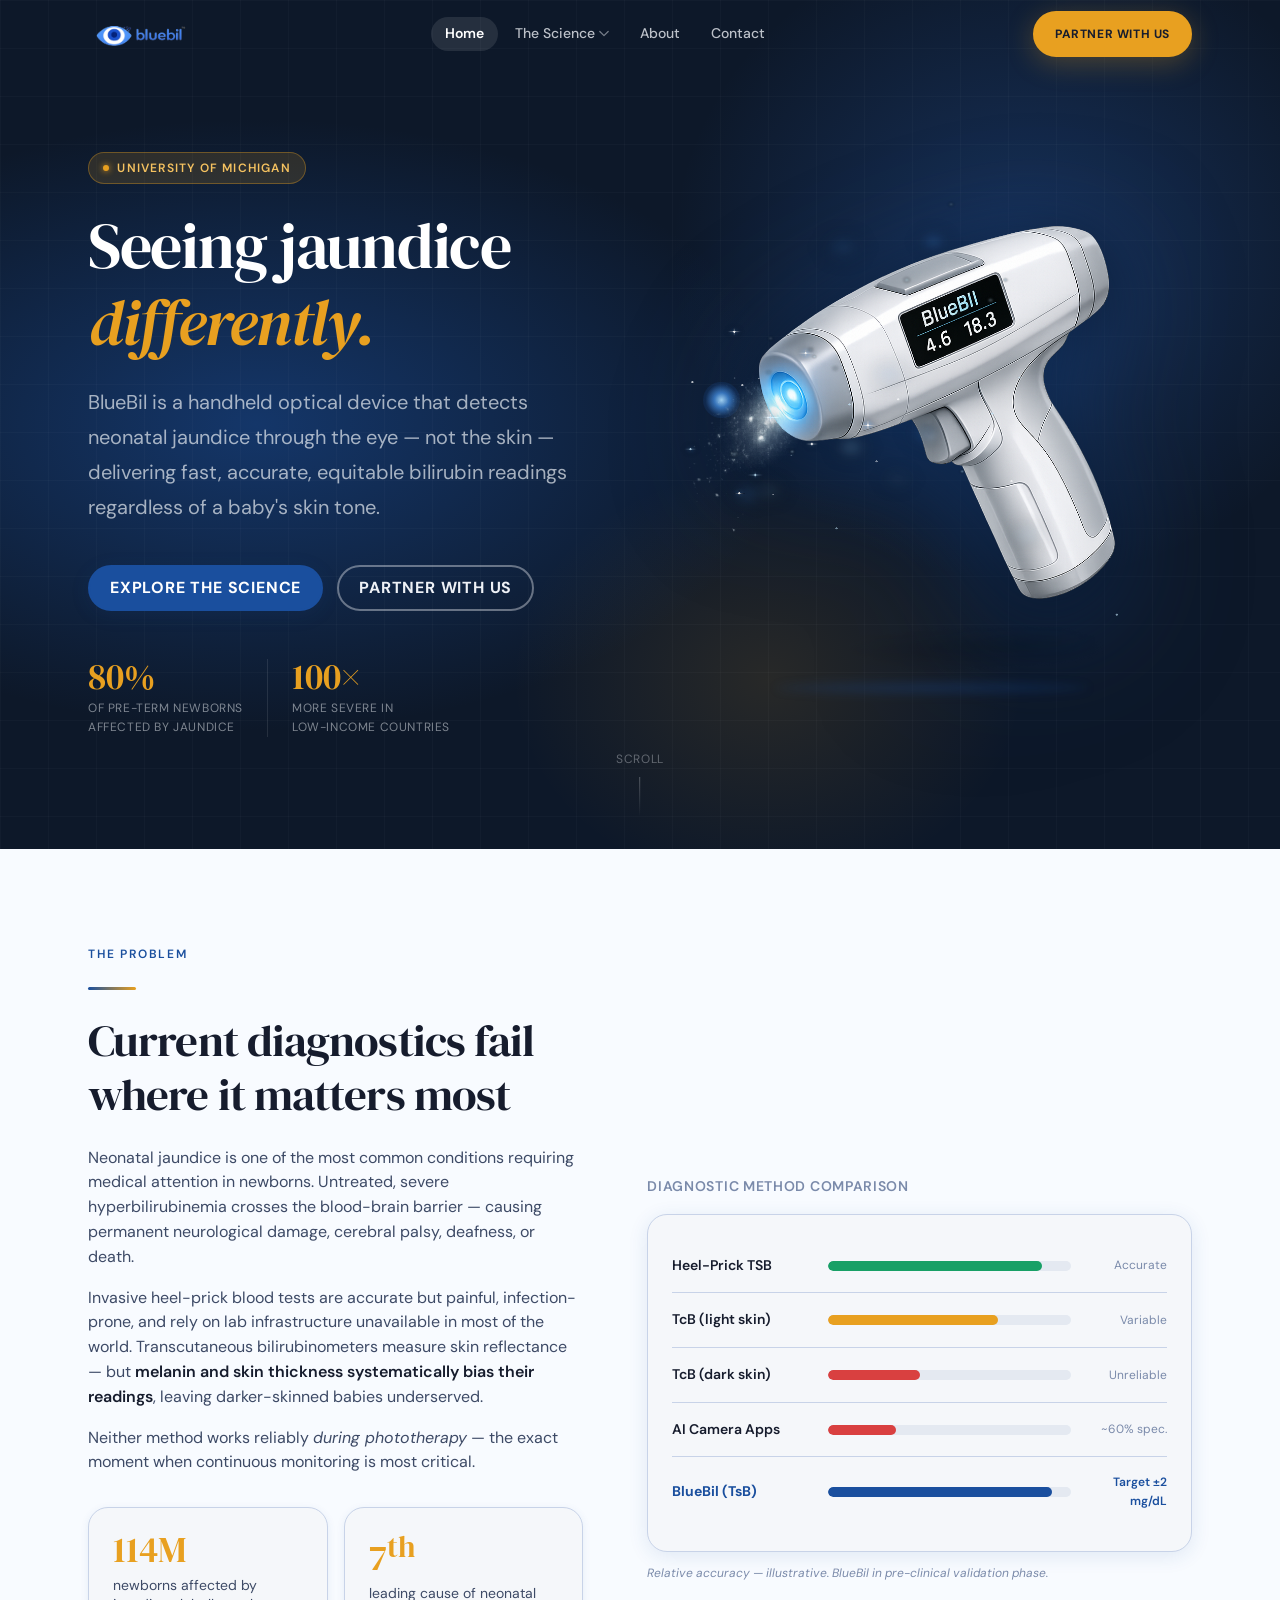
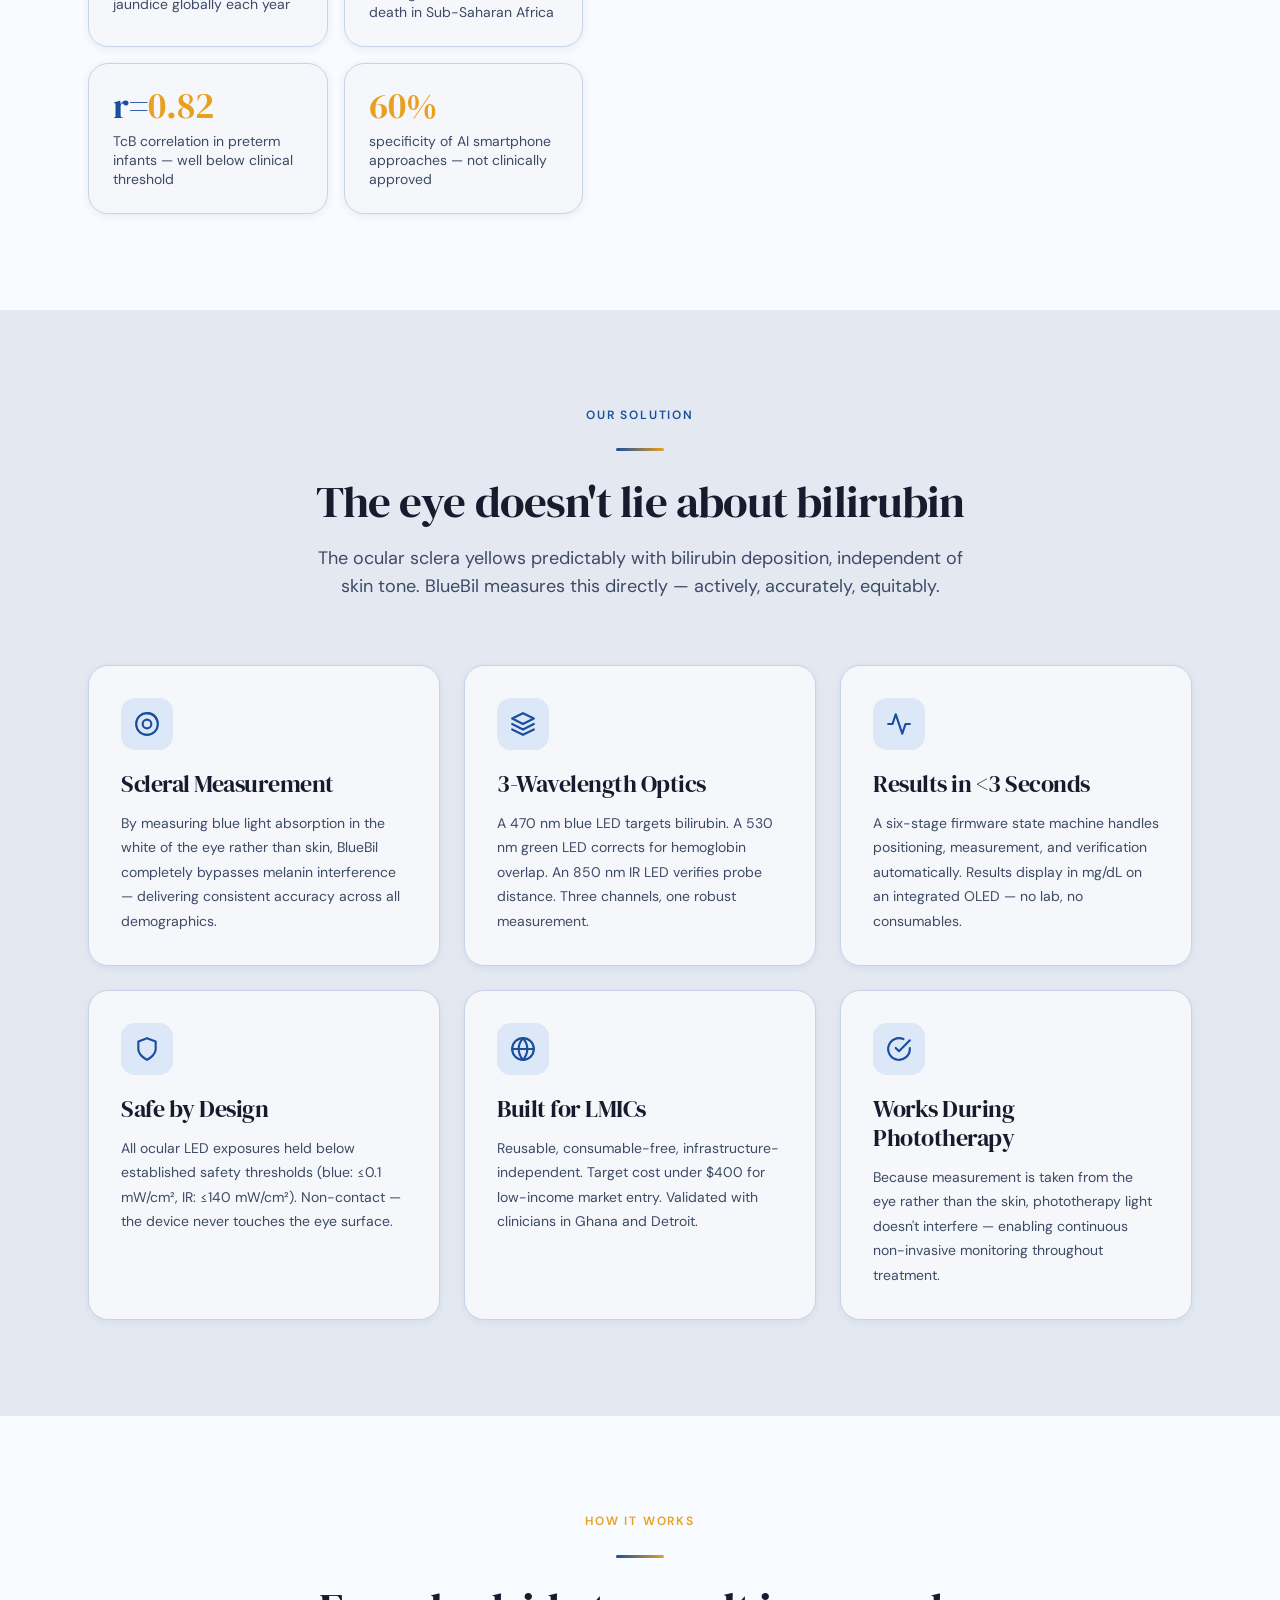
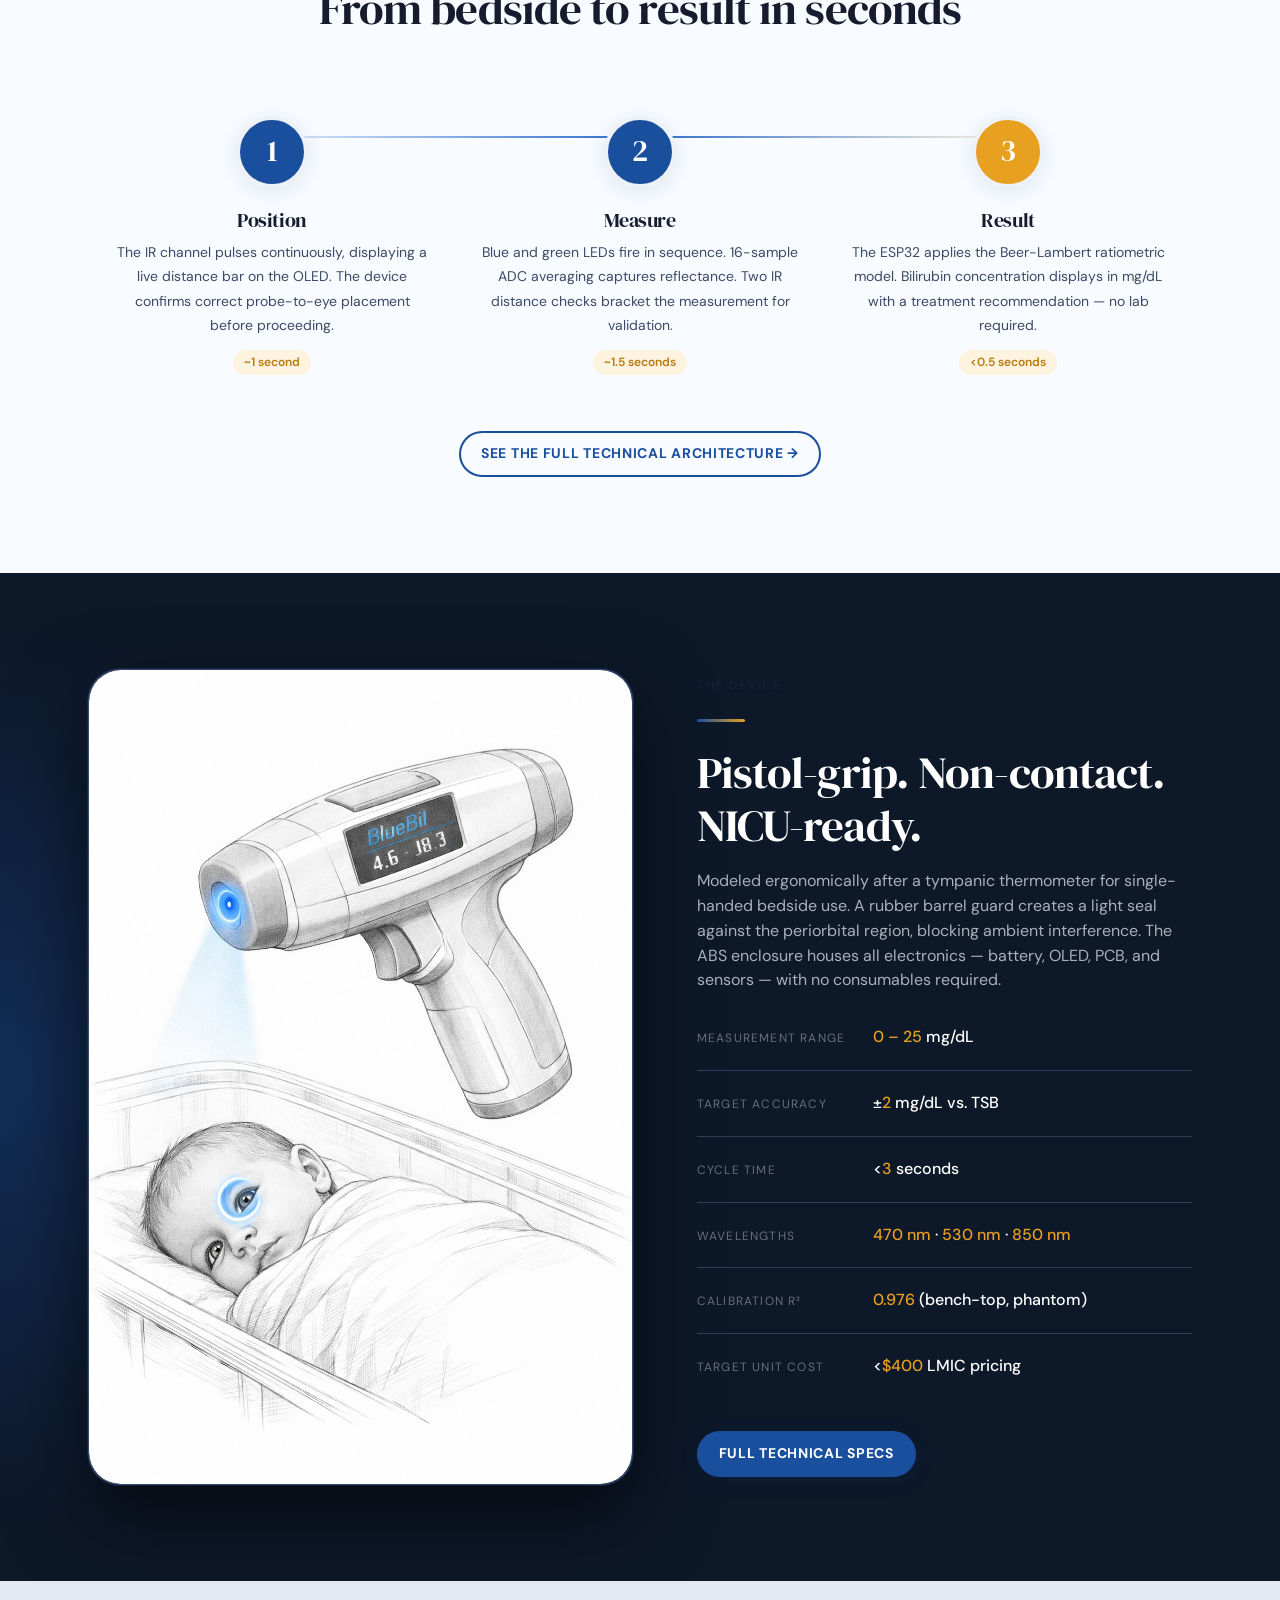
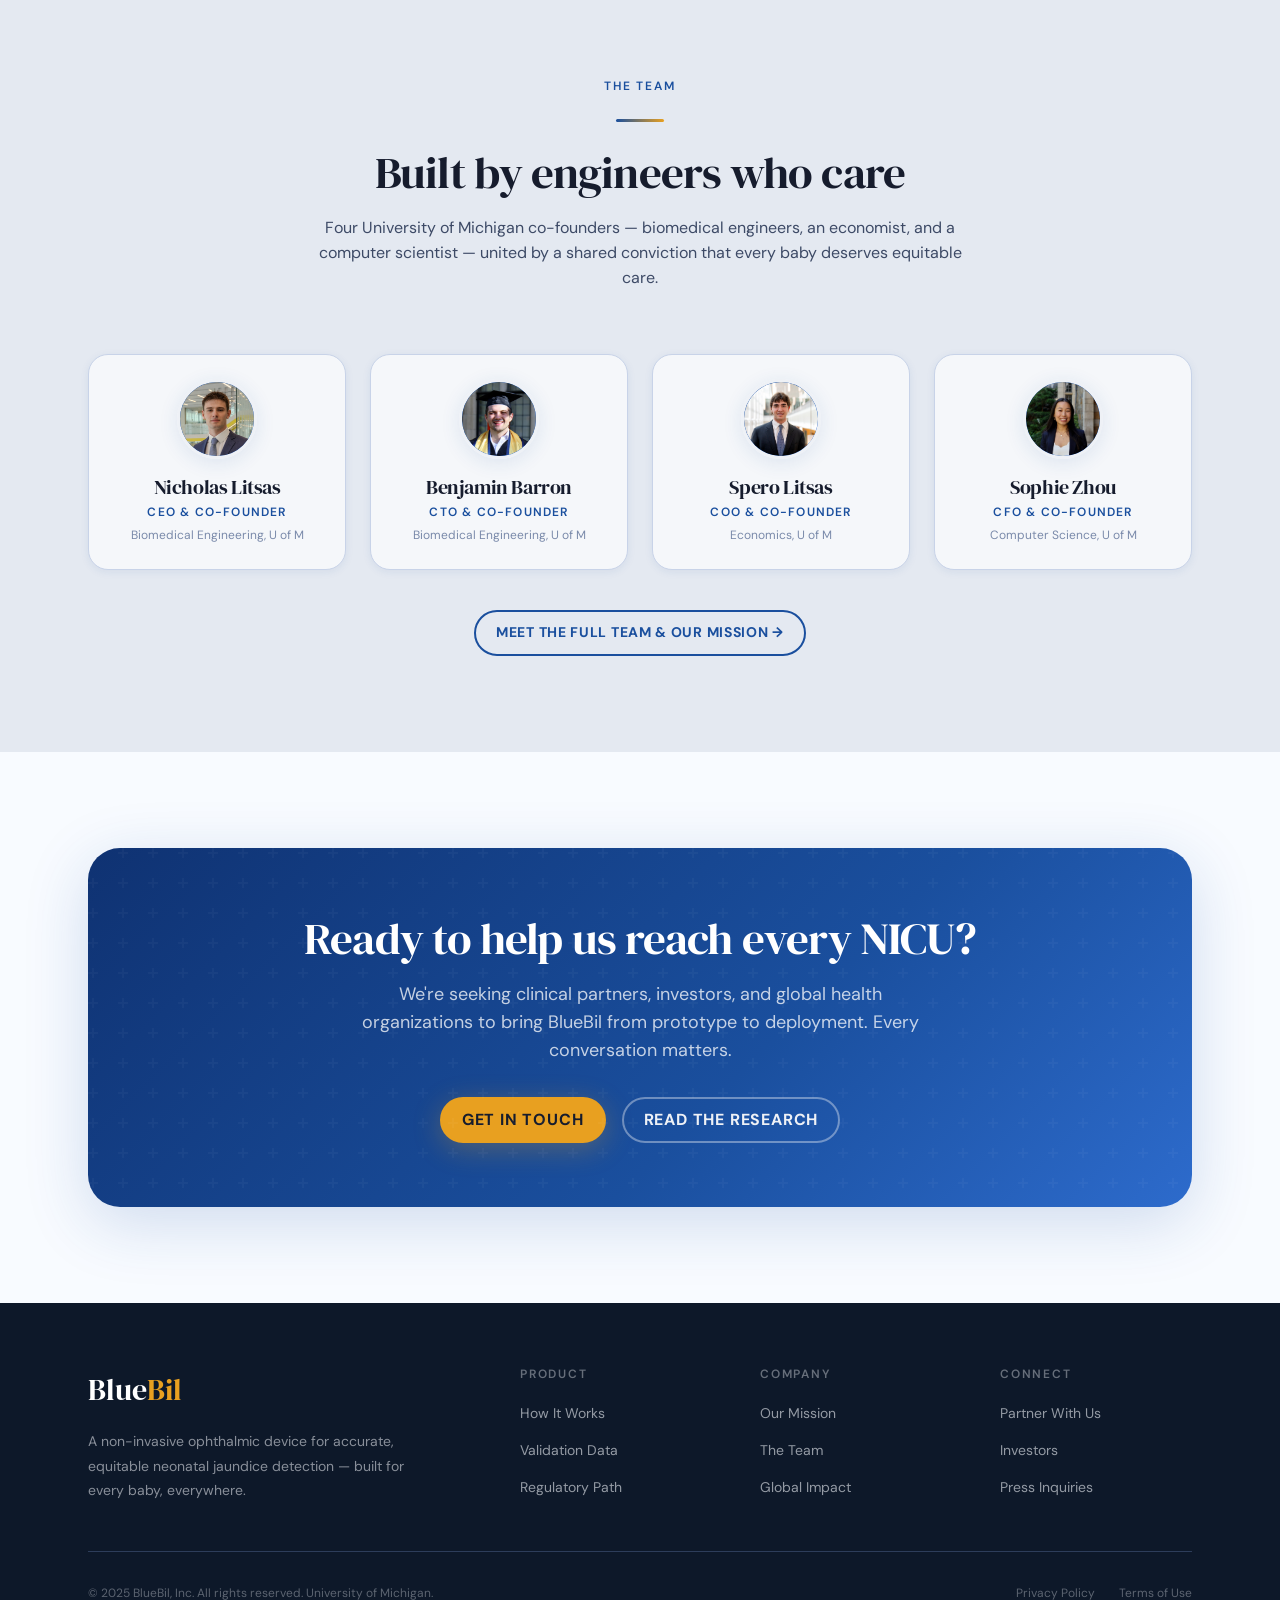
==== index.html @ 1db94c78 "website base built" ====
<!DOCTYPE html>
<html lang="en">
<head>
  <meta charset="UTF-8" />
  <meta name="viewport" content="width=device-width, initial-scale=1.0" />
  <meta name="description" content="BlueBil — A non-invasive ophthalmic device for equitable neonatal jaundice detection. Scleral bilirubin measurement that works across all skin tones." />
  <title>BlueBil — Seeing Jaundice Differently</title>
  <link rel="stylesheet" href="assets/css/tokens.css" />
  <link rel="stylesheet" href="assets/css/global.css" />
  <link rel="stylesheet" href="assets/css/nav-footer.css" />
  <link rel="stylesheet" href="assets/css/index.css" />
  <link rel="stylesheet" href="assets/css/device-hero.css" />
</head>
<body>

  <!-- Nav injected by components.js -->
  <div id="nav-mount"></div>

  <main>

    <!-- ═══════════════════════════════════════════════════════
         HERO
    ═══════════════════════════════════════════════════════ -->
    <section class="hero" aria-label="Hero">
      <div class="hero-inner">

        <div class="hero-content">
          <div class="hero-badge">University of Michigan</div>

          <h1 class="hero-headline">
            Seeing jaundice<br>
            <em>differently.</em>
          </h1>

          <p class="hero-sub">
            BlueBil is a handheld optical device that detects neonatal jaundice through the eye — not the skin — delivering fast, accurate, equitable bilirubin readings regardless of a baby's skin tone.
          </p>

          <div class="hero-actions">
            <a href="science.html" class="btn btn--primary btn--lg">Explore the Science</a>
            <a href="contact.html" class="btn btn--outline-light btn--lg">Partner With Us</a>
          </div>

          <div class="hero-stats">
            <div class="hero-stat">
              <div class="hero-stat__value"><span class="stat-counter" data-target="80" data-suffix="%">0%</span></div>
              <div class="hero-stat__label">of pre-term newborns<br>affected by jaundice</div>
            </div>
            <div class="hero-stat" style="border-left:1px solid rgba(255,255,255,0.1);padding-left:var(--space-6)">
              <div class="hero-stat__value"><span>100</span><span style="color:var(--color-accent)">×</span></div>
              <div class="hero-stat__label">more severe in<br>low-income countries</div>
            </div>
          </div>
        </div>

        <div class="hero-visual">
          <div class="device-hero-scene">

            <div id="device-hero-wrapper"
                 role="img"
                 aria-label="BlueBil handheld bilirubin detection device">

              <!-- Base device photo -->
              <img
                class="device-hero-img"
                src="assets/images/device/device-hero-render.png"
                alt="BlueBil pistol-grip handheld device with glowing blue optical probe"
                draggable="false"
              />

              <!-- Sparkle overlay — breathes in and out -->
              <div class="sparkle-overlay" aria-hidden="true"></div>

              <!-- Second sparkle layer, offset timing for organic feel -->
              <div class="sparkle-overlay sparkle-overlay--delayed" aria-hidden="true"></div>

              <!-- Blue LED probe glow -->
              <div class="probe-glow" aria-hidden="true"></div>

            </div>

            <!-- Ground shadow -->
            <div class="device-shadow" aria-hidden="true"></div>

          </div>
        </div>

      </div>
      <div class="hero-scroll-hint" aria-hidden="true">Scroll</div>
    </section>

    <!-- ═══════════════════════════════════════════════════════
         THE PROBLEM
    ═══════════════════════════════════════════════════════ -->
    <section class="section" id="problem" aria-labelledby="problem-heading">
      <div class="container">
        <div class="problem-grid">

          <div class="problem-text reveal">
            <p class="label label--primary">The Problem</p>
            <div class="divider"></div>
            <h2 id="problem-heading">Current diagnostics fail where it matters most</h2>

            <div style="margin-top:var(--space-6);">
              <p>Neonatal jaundice is one of the most common conditions requiring medical attention in newborns. Untreated, severe hyperbilirubinemia crosses the blood-brain barrier — causing permanent neurological damage, cerebral palsy, deafness, or death.</p>
              <p style="margin-top:var(--space-4)">Invasive heel-prick blood tests are accurate but painful, infection-prone, and rely on lab infrastructure unavailable in most of the world. Transcutaneous bilirubinometers measure skin reflectance — but <strong>melanin and skin thickness systematically bias their readings</strong>, leaving darker-skinned babies underserved.</p>
              <p style="margin-top:var(--space-4)">Neither method works reliably <em>during phototherapy</em> — the exact moment when continuous monitoring is most critical.</p>
            </div>

            <div class="problem-stats reveal reveal-delay-2">
              <div class="problem-stat-card">
                <div class="problem-stat-card__value"><span class="stat-counter" data-target="114" data-suffix="M">0M</span></div>
                <div class="problem-stat-card__label">newborns affected by jaundice globally each year</div>
              </div>
              <div class="problem-stat-card">
                <div class="problem-stat-card__value" style="color:var(--color-accent)">7<sup>th</sup></div>
                <div class="problem-stat-card__label">leading cause of neonatal death in Sub-Saharan Africa</div>
              </div>
              <div class="problem-stat-card">
                <div class="problem-stat-card__value">r=<span>0.82</span></div>
                <div class="problem-stat-card__label">TcB correlation in preterm infants — well below clinical threshold</div>
              </div>
              <div class="problem-stat-card">
                <div class="problem-stat-card__value" style="color:#d94040"><span class="stat-counter" data-target="60" data-suffix="%">0%</span></div>
                <div class="problem-stat-card__label">specificity of AI smartphone approaches — not clinically approved</div>
              </div>
            </div>
          </div>

          <div class="problem-visual reveal reveal-delay-1">
            <div class="comparison-title">Diagnostic Method Comparison</div>
            <div class="problem-comparison">

              <div class="comparison-row">
                <div class="comparison-method">Heel-Prick TSB</div>
                <div class="comparison-bar-wrap">
                  <div class="comparison-bar comparison-bar--good" style="--bar-width:88%"></div>
                </div>
                <div class="comparison-note">Accurate</div>
              </div>

              <div class="comparison-row">
                <div class="comparison-method">TcB (light skin)</div>
                <div class="comparison-bar-wrap">
                  <div class="comparison-bar comparison-bar--ok" style="--bar-width:70%"></div>
                </div>
                <div class="comparison-note">Variable</div>
              </div>

              <div class="comparison-row">
                <div class="comparison-method">TcB (dark skin)</div>
                <div class="comparison-bar-wrap">
                  <div class="comparison-bar comparison-bar--bad" style="--bar-width:38%"></div>
                </div>
                <div class="comparison-note">Unreliable</div>
              </div>

              <div class="comparison-row">
                <div class="comparison-method">AI Camera Apps</div>
                <div class="comparison-bar-wrap">
                  <div class="comparison-bar comparison-bar--bad" style="--bar-width:28%"></div>
                </div>
                <div class="comparison-note">~60% spec.</div>
              </div>

              <div class="comparison-row">
                <div class="comparison-method" style="color:var(--color-primary);font-weight:700">BlueBil (TsB)</div>
                <div class="comparison-bar-wrap">
                  <div class="comparison-bar comparison-bar--best" style="--bar-width:92%"></div>
                </div>
                <div class="comparison-note" style="color:var(--color-primary);font-weight:600">Target ±2 mg/dL</div>
              </div>

            </div>
            <p style="font-size:var(--text-xs);color:var(--color-ink-muted);margin-top:var(--space-3);font-style:italic">Relative accuracy — illustrative. BlueBil in pre-clinical validation phase.</p>
          </div>

        </div>
      </div>
    </section>

    <!-- ═══════════════════════════════════════════════════════
         THE SOLUTION
    ═══════════════════════════════════════════════════════ -->
    <section class="section section--alt" id="solution" aria-labelledby="solution-heading">
      <div class="container">
        <div class="section-header--center reveal">
          <p class="label label--primary">Our Solution</p>
          <div class="divider divider--center"></div>
          <h2 id="solution-heading">The eye doesn't lie about bilirubin</h2>
          <p style="margin-top:var(--space-4);font-size:var(--text-md)">The ocular sclera yellows predictably with bilirubin deposition, independent of skin tone. BlueBil measures this directly — actively, accurately, equitably.</p>
        </div>

        <div class="features-grid stagger-children">

          <div class="feature-card">
            <div class="feature-icon">
              <svg viewBox="0 0 24 24" fill="none" stroke="currentColor" stroke-width="2" stroke-linecap="round" stroke-linejoin="round">
                <circle cx="12" cy="12" r="10"/>
                <circle cx="12" cy="12" r="4"/>
                <path d="M21.17 8A10 10 0 0 0 12 2"/>
              </svg>
            </div>
            <h3>Scleral Measurement</h3>
            <p>By measuring blue light absorption in the white of the eye rather than skin, BlueBil completely bypasses melanin interference — delivering consistent accuracy across all demographics.</p>
          </div>

          <div class="feature-card">
            <div class="feature-icon">
              <svg viewBox="0 0 24 24" fill="none" stroke="currentColor" stroke-width="2" stroke-linecap="round" stroke-linejoin="round">
                <path d="M12 2L2 7l10 5 10-5-10-5z"/>
                <path d="M2 17l10 5 10-5M2 12l10 5 10-5"/>
              </svg>
            </div>
            <h3>3-Wavelength Optics</h3>
            <p>A 470 nm blue LED targets bilirubin. A 530 nm green LED corrects for hemoglobin overlap. An 850 nm IR LED verifies probe distance. Three channels, one robust measurement.</p>
          </div>

          <div class="feature-card">
            <div class="feature-icon">
              <svg viewBox="0 0 24 24" fill="none" stroke="currentColor" stroke-width="2" stroke-linecap="round" stroke-linejoin="round">
                <polyline points="22 12 18 12 15 21 9 3 6 12 2 12"/>
              </svg>
            </div>
            <h3>Results in &lt;3 Seconds</h3>
            <p>A six-stage firmware state machine handles positioning, measurement, and verification automatically. Results display in mg/dL on an integrated OLED — no lab, no consumables.</p>
          </div>

          <div class="feature-card">
            <div class="feature-icon">
              <svg viewBox="0 0 24 24" fill="none" stroke="currentColor" stroke-width="2" stroke-linecap="round" stroke-linejoin="round">
                <path d="M12 22s8-4 8-10V5l-8-3-8 3v7c0 6 8 10 8 10z"/>
              </svg>
            </div>
            <h3>Safe by Design</h3>
            <p>All ocular LED exposures held below established safety thresholds (blue: ≤0.1 mW/cm², IR: ≤140 mW/cm²). Non-contact — the device never touches the eye surface.</p>
          </div>

          <div class="feature-card">
            <div class="feature-icon">
              <svg viewBox="0 0 24 24" fill="none" stroke="currentColor" stroke-width="2" stroke-linecap="round" stroke-linejoin="round">
                <circle cx="12" cy="12" r="10"/>
                <line x1="2" y1="12" x2="22" y2="12"/>
                <path d="M12 2a15.3 15.3 0 0 1 4 10 15.3 15.3 0 0 1-4 10 15.3 15.3 0 0 1-4-10 15.3 15.3 0 0 1 4-10z"/>
              </svg>
            </div>
            <h3>Built for LMICs</h3>
            <p>Reusable, consumable-free, infrastructure-independent. Target cost under $400 for low-income market entry. Validated with clinicians in Ghana and Detroit.</p>
          </div>

          <div class="feature-card">
            <div class="feature-icon">
              <svg viewBox="0 0 24 24" fill="none" stroke="currentColor" stroke-width="2" stroke-linecap="round" stroke-linejoin="round">
                <path d="M22 11.08V12a10 10 0 1 1-5.93-9.14"/>
                <polyline points="22 4 12 14.01 9 11.01"/>
              </svg>
            </div>
            <h3>Works During Phototherapy</h3>
            <p>Because measurement is taken from the eye rather than the skin, phototherapy light doesn't interfere — enabling continuous non-invasive monitoring throughout treatment.</p>
          </div>

        </div>
      </div>
    </section>

    <!-- ═══════════════════════════════════════════════════════
         HOW IT WORKS
    ═══════════════════════════════════════════════════════ -->
    <section class="section" id="how-it-works" aria-labelledby="hiw-heading">
      <div class="container">
        <div class="section-header--center reveal">
          <p class="label label--accent">How It Works</p>
          <div class="divider divider--center"></div>
          <h2 id="hiw-heading">From bedside to result in seconds</h2>
        </div>

        <div class="steps-strip reveal reveal-delay-1">
          <div class="step">
            <div class="step__number">1</div>
            <div>
              <h3 class="step__title">Position</h3>
              <p class="step__desc">The IR channel pulses continuously, displaying a live distance bar on the OLED. The device confirms correct probe-to-eye placement before proceeding.</p>
              <span class="step__time">~1 second</span>
            </div>
          </div>

          <div class="step">
            <div class="step__number">2</div>
            <div>
              <h3 class="step__title">Measure</h3>
              <p class="step__desc">Blue and green LEDs fire in sequence. 16-sample ADC averaging captures reflectance. Two IR distance checks bracket the measurement for validation.</p>
              <span class="step__time">~1.5 seconds</span>
            </div>
          </div>

          <div class="step">
            <div class="step__number">3</div>
            <div>
              <h3 class="step__title">Result</h3>
              <p class="step__desc">The ESP32 applies the Beer-Lambert ratiometric model. Bilirubin concentration displays in mg/dL with a treatment recommendation — no lab required.</p>
              <span class="step__time">&lt;0.5 seconds</span>
            </div>
          </div>
        </div>

        <div style="text-align:center;margin-top:var(--space-10)" class="reveal reveal-delay-3">
          <a href="science.html" class="btn btn--outline">See the Full Technical Architecture →</a>
        </div>
      </div>
    </section>

    <!-- ═══════════════════════════════════════════════════════
         DEVICE SECTION
    ═══════════════════════════════════════════════════════ -->
    <section class="section device-section" id="device" aria-labelledby="device-heading">
      <div class="container">
        <div class="device-layout">

          <div class="device-img-wrap reveal">
            <div class="device-img-frame">
              <img src="assets/images/device/device-baby.jpeg" alt="BlueBil device being used near an infant's eye" style="width:100%;height:100%;object-fit:cover;border-radius:inherit">
            </div>
          </div>

          <div class="reveal reveal-delay-1">
            <p class="label" style="color:var(--color-ice)">The Device</p>
            <div class="divider"></div>
            <h2 style="color:#fff" id="device-heading">Pistol-grip. Non-contact. NICU-ready.</h2>
            <p style="margin-top:var(--space-4);color:rgba(238,241,246,0.7)">
              Modeled ergonomically after a tympanic thermometer for single-handed bedside use. A rubber barrel guard creates a light seal against the periorbital region, blocking ambient interference. The ABS enclosure houses all electronics — battery, OLED, PCB, and sensors — with no consumables required.
            </p>

            <div class="device-specs">
              <div class="spec-row">
                <div class="spec-label">Measurement Range</div>
                <div class="spec-value"><span>0 – 25</span> mg/dL</div>
              </div>
              <div class="spec-row">
                <div class="spec-label">Target Accuracy</div>
                <div class="spec-value">±<span>2</span> mg/dL vs. TSB</div>
              </div>
              <div class="spec-row">
                <div class="spec-label">Cycle Time</div>
                <div class="spec-value">&lt;<span>3</span> seconds</div>
              </div>
              <div class="spec-row">
                <div class="spec-label">Wavelengths</div>
                <div class="spec-value"><span>470 nm</span> · <span>530 nm</span> · <span>850 nm</span></div>
              </div>
              <div class="spec-row">
                <div class="spec-label">Calibration R²</div>
                <div class="spec-value"><span>0.976</span> (bench-top, phantom)</div>
              </div>
              <div class="spec-row">
                <div class="spec-label">Target Unit Cost</div>
                <div class="spec-value">&lt;<span>$400</span> LMIC pricing</div>
              </div>
            </div>

            <div style="margin-top:var(--space-8)">
              <a href="science.html" class="btn btn--primary">Full Technical Specs</a>
            </div>
          </div>

        </div>
      </div>
    </section>

    <!-- ═══════════════════════════════════════════════════════
         TEAM
    ═══════════════════════════════════════════════════════ -->
    <section class="section section--alt" id="team" aria-labelledby="team-heading">
      <div class="container">
        <div class="section-header--center reveal">
          <p class="label label--primary">The Team</p>
          <div class="divider divider--center"></div>
          <h2 id="team-heading">Built by engineers who care</h2>
          <p style="margin-top:var(--space-4)">Four University of Michigan co-founders — biomedical engineers, an economist, and a computer scientist — united by a shared conviction that every baby deserves equitable care.</p>
        </div>

        <div class="team-grid stagger-children">

          <div class="team-card">
            <div class="team-avatar"><img src="assets/images/headshots/nick.png" alt="Nick Litsas"></div>
            <h3>Nicholas Litsas</h3>
            <div class="team-role">CEO &amp; Co-Founder</div>
            <div class="team-dept">Biomedical Engineering, U of M</div>
          </div>

          <div class="team-card">
            <div class="team-avatar"><img src="assets/images/headshots/ben.png" alt="Ben Barron"></div>
            <h3>Benjamin Barron</h3>
            <div class="team-role">CTO &amp; Co-Founder</div>
            <div class="team-dept">Biomedical Engineering, U of M</div>
          </div>

          <div class="team-card">
            <div class="team-avatar"><img src="assets/images/headshots/spero.png" alt="Spero Litsas"></div>
            <h3>Spero Litsas</h3>
            <div class="team-role">COO &amp; Co-Founder</div>
            <div class="team-dept">Economics, U of M</div>
          </div>

          <div class="team-card">
            <div class="team-avatar"><img src="assets/images/headshots/sophie.png" alt="Sophie Zhou"></div>
            <h3>Sophie Zhou</h3>
            <div class="team-role">CFO &amp; Co-Founder</div>
            <div class="team-dept">Computer Science, U of M</div>
          </div>

        </div>

        <div style="text-align:center;margin-top:var(--space-10)" class="reveal">
          <a href="about.html" class="btn btn--outline">Meet the Full Team &amp; Our Mission →</a>
        </div>
      </div>
    </section>

    <!-- ═══════════════════════════════════════════════════════
         CTA BANNER
    ═══════════════════════════════════════════════════════ -->
    <section class="section" aria-label="Call to action">
      <div class="container">
        <div class="cta-banner reveal">
          <h2>Ready to help us reach every NICU?</h2>
          <p>We're seeking clinical partners, investors, and global health organizations to bring BlueBil from prototype to deployment. Every conversation matters.</p>
          <div class="cta-actions">
            <a href="contact.html" class="btn btn--accent btn--lg">Get In Touch</a>
            <a href="science.html" class="btn btn--outline-light btn--lg">Read the Research</a>
          </div>
        </div>
      </div>
    </section>

  </main>

  <!-- Footer injected by components.js -->
  <div id="footer-mount"></div>

  <script src="assets/js/components.js"></script>
  <script src="assets/js/nav.js"></script>
  <script src="assets/js/animate.js"></script>
  <script>
    // Animate comparison bars when visible
    const bars = document.querySelectorAll('.comparison-bar');
    const barObs = new IntersectionObserver(entries => {
      entries.forEach(e => {
        if (e.isIntersecting) {
          setTimeout(() => e.target.classList.add('animated'), 200);
          barObs.unobserve(e.target);
        }
      });
    }, { threshold: 0.4 });
    bars.forEach(b => barObs.observe(b));
  </script>
  <script src="assets/js/device-hero.js"></script>
</body>
</html>
---- assets/css/tokens.css ----
/* ============================================================
   BlueBil Design Tokens — Single Source of Truth
   All colors, typography, spacing, and shadows live here.
   Import this file first in every stylesheet.
   ============================================================ */

@import url('https://fonts.googleapis.com/css2?family=DM+Serif+Display:ital@0;1&family=DM+Sans:ital,opsz,wght@0,9..40,300;0,9..40,400;0,9..40,500;0,9..40,600;0,9..40,700;1,9..40,300;1,9..40,400&display=swap');

:root {

  /* ── COLORS ────────────────────────────────────────────── */

  /* Backgrounds (replace pure white) */
  --color-bg:           #eef1f6;   /* site background — pale cool grey */
  --color-bg-alt:       #e4e9f1;   /* slightly darker section alternative */
  --color-surface:      #f5f7fa;   /* card / panel surface */
  --color-surface-dark: #1c2233;   /* dark card / code block surface */

  /* Foregrounds (replace pure black) */
  --color-ink:          #161c2d;   /* primary text — near-black navy */
  --color-ink-mid:      #3d4a66;   /* secondary / subdued text */
  --color-ink-muted:    #7a8aaa;   /* placeholder, captions */
  --color-ink-inverse:  #eef1f6;   /* text on dark backgrounds */

  /* Primary blue family */
  --color-primary:      #1a4f9e;   /* main brand blue — deep navy */
  --color-primary-light:#2d6bcc;   /* hover / interactive lighter state */
  --color-primary-dark: #0f3272;   /* pressed / active state */
  --color-primary-tint: #dce8f8;   /* very light blue for backgrounds */

  /* Accent — amber gold (evokes bilirubin yellow, pops on blues) */
  --color-accent:       #e8a020;   /* primary accent */
  --color-accent-light: #f5c260;   /* lighter accent hover */
  --color-accent-dark:  #b87a10;   /* darker accent pressed */
  --color-accent-tint:  #fdf3de;   /* very light amber for backgrounds */

  /* Dark navy background (for hero and dark sections) */
  --color-dark:         #0d1829;   /* deepest dark — hero, footer */
  --color-dark-mid:     #1c2a42;   /* mid dark */
  --color-dark-surface: #243354;   /* card surface on dark bg */

  /* Semantic / utility */
  --color-border:       #c8d3e8;   /* default border */
  --color-border-dark:  #2d3d5a;   /* border on dark backgrounds */
  --color-success:      #18a066;
  --color-warning:      #e8a020;   /* reuses accent intentionally */
  --color-error:        #d94040;

  /* ── TYPOGRAPHY ────────────────────────────────────────── */

  --font-display: 'DM Serif Display', Georgia, serif;
  --font-body:    'DM Sans', system-ui, sans-serif;

  /* Scale (modular, 1.25 ratio) */
  --text-xs:    0.75rem;    /* 12px */
  --text-sm:    0.875rem;   /* 14px */
  --text-base:  1rem;       /* 16px */
  --text-md:    1.125rem;   /* 18px */
  --text-lg:    1.25rem;    /* 20px */
  --text-xl:    1.5rem;     /* 24px */
  --text-2xl:   1.875rem;   /* 30px */
  --text-3xl:   2.25rem;    /* 36px */
  --text-4xl:   3rem;       /* 48px */
  --text-5xl:   3.75rem;    /* 60px */
  --text-6xl:   4.5rem;     /* 72px */

  /* Weights */
  --weight-light:   300;
  --weight-regular: 400;
  --weight-medium:  500;
  --weight-semi:    600;
  --weight-bold:    700;

  /* Leading */
  --leading-tight:  1.2;
  --leading-snug:   1.35;
  --leading-normal: 1.55;
  --leading-loose:  1.75;

  /* Tracking */
  --tracking-tight:  -0.02em;
  --tracking-normal:  0;
  --tracking-wide:    0.05em;
  --tracking-wider:   0.1em;
  --tracking-widest:  0.15em;

  /* ── SPACING ───────────────────────────────────────────── */

  --space-1:   0.25rem;   /*  4px */
  --space-2:   0.5rem;    /*  8px */
  --space-3:   0.75rem;   /* 12px */
  --space-4:   1rem;      /* 16px */
  --space-5:   1.25rem;   /* 20px */
  --space-6:   1.5rem;    /* 24px */
  --space-8:   2rem;      /* 32px */
  --space-10:  2.5rem;    /* 40px */
  --space-12:  3rem;      /* 48px */
  --space-16:  4rem;      /* 64px */
  --space-20:  5rem;      /* 80px */
  --space-24:  6rem;      /* 96px */
  --space-32:  8rem;      /* 128px */

  /* ── LAYOUT ────────────────────────────────────────────── */

  --container-sm:  640px;
  --container-md:  768px;
  --container-lg:  1024px;
  --container-xl:  1200px;
  --container-2xl: 1400px;

  --page-padding-x: clamp(1.25rem, 5vw, 3rem);

  /* ── BORDERS & RADIUS ──────────────────────────────────── */

  --radius-sm:   4px;
  --radius-md:   8px;
  --radius-lg:   14px;
  --radius-xl:   20px;
  --radius-2xl:  32px;
  --radius-full: 9999px;

  --border-width: 1px;

  /* ── SHADOWS ───────────────────────────────────────────── */

  --shadow-xs:  0 1px 3px rgba(26,79,158,0.06);
  --shadow-sm:  0 2px 8px rgba(26,79,158,0.08);
  --shadow-md:  0 4px 20px rgba(26,79,158,0.11);
  --shadow-lg:  0 8px 40px rgba(26,79,158,0.14);
  --shadow-xl:  0 16px 64px rgba(26,79,158,0.18);
  --shadow-accent: 0 6px 28px rgba(232,160,32,0.28);

  /* ── TRANSITIONS ───────────────────────────────────────── */

  --ease-out:   cubic-bezier(0.0, 0.0, 0.2, 1);
  --ease-in:    cubic-bezier(0.4, 0.0, 1, 1);
  --ease-inout: cubic-bezier(0.4, 0.0, 0.2, 1);
  --ease-spring: cubic-bezier(0.34, 1.56, 0.64, 1);

  --duration-fast:   150ms;
  --duration-base:   250ms;
  --duration-slow:   400ms;
  --duration-slower: 650ms;

  /* ── Z-INDEX ───────────────────────────────────────────── */

  --z-below:   -1;
  --z-base:     0;
  --z-raised:   10;
  --z-dropdown: 100;
  --z-sticky:   200;
  --z-overlay:  300;
  --z-modal:    400;
  --z-toast:    500;
}

  /* ── ICY BLUE (added) ──────────────────────────────────────── */
  /* A crisp, luminous blue — used for highlights, glows, accents on dark bg */
  --color-ice:          #a8d8f8;   /* main icy blue */
  --color-ice-bright:   #c8eaff;   /* brighter / near-white ice */
  --color-ice-deep:     #6ab4e8;   /* deeper ice for borders / text */
  --color-ice-tint:     #e8f4fd;   /* very light ice for light-bg sections */
  --color-ice-glow:     rgba(168, 216, 248, 0.18);  /* glass glow effect */
---- assets/css/global.css ----
/* ============================================================
   BlueBil Global Styles — base reset, typography, shared utils
   ============================================================ */

@import './tokens.css';

/* ── RESET ─────────────────────────────────────────────────── */

*, *::before, *::after {
  box-sizing: border-box;
  margin: 0;
  padding: 0;
}

html {
  scroll-behavior: smooth;
  font-size: 16px;
  -webkit-text-size-adjust: 100%;
}

body {
  font-family: var(--font-body);
  font-size: var(--text-base);
  font-weight: var(--weight-regular);
  line-height: var(--leading-normal);
  color: var(--color-ink);
  background-color: var(--color-bg);
  -webkit-font-smoothing: antialiased;
  -moz-osx-font-smoothing: grayscale;
}

img, video, svg {
  display: block;
  max-width: 100%;
}

a {
  color: inherit;
  text-decoration: none;
}

ul, ol {
  list-style: none;
}

button {
  cursor: pointer;
  border: none;
  background: none;
  font: inherit;
}

input, textarea, select {
  font: inherit;
}

/* ── TYPOGRAPHY ────────────────────────────────────────────── */

h1, h2, h3, h4, h5, h6 {
  font-family: var(--font-display);
  font-weight: var(--weight-regular);
  line-height: var(--leading-tight);
  letter-spacing: var(--tracking-tight);
  color: var(--color-ink);
}

h1 { font-size: clamp(var(--text-3xl), 5vw, var(--text-5xl)); }
h2 { font-size: clamp(var(--text-2xl), 3.5vw, var(--text-4xl)); }
h3 { font-size: clamp(var(--text-xl),  2.5vw, var(--text-3xl)); }
h4 { font-size: var(--text-xl); }
h5 { font-size: var(--text-lg); }
h6 { font-size: var(--text-md); }

p {
  line-height: var(--leading-normal);
  color: var(--color-ink-mid);
}

strong { font-weight: var(--weight-semi); color: var(--color-ink); }
em { font-style: italic; }

.label {
  font-family: var(--font-body);
  font-size: var(--text-xs);
  font-weight: var(--weight-semi);
  letter-spacing: var(--tracking-widest);
  text-transform: uppercase;
  color: var(--color-ink-muted);
}

.label--accent {
  color: var(--color-accent);
}

.label--primary {
  color: var(--color-primary);
}

/* ── LAYOUT UTILITIES ──────────────────────────────────────── */

.container {
  width: 100%;
  max-width: var(--container-xl);
  margin-inline: auto;
  padding-inline: var(--page-padding-x);
}

.container--sm  { max-width: var(--container-sm);  }
.container--md  { max-width: var(--container-md);  }
.container--lg  { max-width: var(--container-lg);  }
.container--2xl { max-width: var(--container-2xl); }

.section {
  padding-block: clamp(var(--space-12), 8vw, var(--space-24));
}

.section--alt {
  background-color: var(--color-bg-alt);
}

.section--dark {
  background-color: var(--color-dark);
  color: var(--color-ink-inverse);
}

.section--dark h1,
.section--dark h2,
.section--dark h3,
.section--dark h4 {
  color: var(--color-ink-inverse);
}

.section--dark p {
  color: rgba(238, 241, 246, 0.72);
}

.section-header {
  margin-bottom: clamp(var(--space-10), 6vw, var(--space-16));
}

.section-header--center {
  text-align: center;
  max-width: 680px;
  margin-inline: auto;
  margin-bottom: clamp(var(--space-10), 6vw, var(--space-16));
}

/* ── BUTTON COMPONENTS ─────────────────────────────────────── */

.btn {
  display: inline-flex;
  align-items: center;
  gap: var(--space-2);
  padding: 0.75rem 1.75rem;
  border-radius: var(--radius-full);
  font-family: var(--font-body);
  font-size: var(--text-sm);
  font-weight: var(--weight-semi);
  letter-spacing: var(--tracking-wide);
  text-transform: uppercase;
  transition: all var(--duration-base) var(--ease-out);
  white-space: nowrap;
  cursor: pointer;
  border: 2px solid transparent;
}

.btn--primary {
  background-color: var(--color-primary);
  color: #fff;
  border-color: var(--color-primary);
  box-shadow: var(--shadow-md);
}
.btn--primary:hover {
  background-color: var(--color-primary-dark);
  border-color: var(--color-primary-dark);
  box-shadow: var(--shadow-lg);
  transform: translateY(-1px);
}

.btn--accent {
  background-color: var(--color-accent);
  color: var(--color-ink);
  border-color: var(--color-accent);
  box-shadow: var(--shadow-accent);
}
.btn--accent:hover {
  background-color: var(--color-accent-light);
  border-color: var(--color-accent-light);
  transform: translateY(-1px);
}

.btn--outline {
  background-color: transparent;
  color: var(--color-primary);
  border-color: var(--color-primary);
}
.btn--outline:hover {
  background-color: var(--color-primary-tint);
}

.btn--outline-light {
  background-color: transparent;
  color: var(--color-ink-inverse);
  border-color: rgba(238, 241, 246, 0.4);
}
.btn--outline-light:hover {
  background-color: rgba(238, 241, 246, 0.1);
  border-color: rgba(238, 241, 246, 0.7);
}

.btn--sm {
  padding: 0.5rem 1.2rem;
  font-size: var(--text-xs);
}

.btn--lg {
  padding: 1rem 2.25rem;
  font-size: var(--text-base);
}

/* ── CARD COMPONENT ────────────────────────────────────────── */

.card {
  background-color: var(--color-surface);
  border: var(--border-width) solid var(--color-border);
  border-radius: var(--radius-xl);
  box-shadow: var(--shadow-sm);
  padding: var(--space-8);
  transition: box-shadow var(--duration-base) var(--ease-out),
              transform var(--duration-base) var(--ease-out);
}

.card:hover {
  box-shadow: var(--shadow-lg);
  transform: translateY(-3px);
}

.card--dark {
  background-color: var(--color-dark-surface);
  border-color: var(--color-border-dark);
}

/* ── BADGE COMPONENT ───────────────────────────────────────── */

.badge {
  display: inline-block;
  padding: 0.3rem 0.8rem;
  border-radius: var(--radius-full);
  font-size: var(--text-xs);
  font-weight: var(--weight-semi);
  letter-spacing: var(--tracking-wide);
  text-transform: uppercase;
}

.badge--primary {
  background-color: var(--color-primary-tint);
  color: var(--color-primary);
}

.badge--accent {
  background-color: var(--color-accent-tint);
  color: var(--color-accent-dark);
}

/* ── DIVIDER ───────────────────────────────────────────────── */

.divider {
  width: 48px;
  height: 3px;
  background: linear-gradient(90deg, var(--color-primary), var(--color-accent));
  border-radius: var(--radius-full);
  margin-block: var(--space-6);
}

.divider--center { margin-inline: auto; }

/* ── SCROLL ANIMATIONS ─────────────────────────────────────── */

.reveal {
  opacity: 0;
  transform: translateY(28px);
  transition: opacity var(--duration-slower) var(--ease-out),
              transform var(--duration-slower) var(--ease-out);
}

.reveal.is-visible {
  opacity: 1;
  transform: translateY(0);
}

.reveal-delay-1 { transition-delay: 100ms; }
.reveal-delay-2 { transition-delay: 200ms; }
.reveal-delay-3 { transition-delay: 320ms; }
.reveal-delay-4 { transition-delay: 440ms; }

/* ── IMAGE PLACEHOLDER ─────────────────────────────────────── */

.img-placeholder {
  background: linear-gradient(135deg, var(--color-primary-tint) 0%, var(--color-bg-alt) 100%);
  border-radius: var(--radius-lg);
  display: flex;
  align-items: center;
  justify-content: center;
  color: var(--color-ink-muted);
  font-size: var(--text-sm);
  font-style: italic;
  border: 2px dashed var(--color-border);
  min-height: 280px;
}

/* ── GRID UTILITIES ────────────────────────────────────────── */

.grid-2 {
  display: grid;
  grid-template-columns: repeat(auto-fit, minmax(min(100%, 480px), 1fr));
  gap: var(--space-8);
}

.grid-3 {
  display: grid;
  grid-template-columns: repeat(auto-fit, minmax(min(100%, 300px), 1fr));
  gap: var(--space-6);
}

.grid-4 {
  display: grid;
  grid-template-columns: repeat(auto-fit, minmax(min(100%, 240px), 1fr));
  gap: var(--space-6);
}

/* ── MISC ──────────────────────────────────────────────────── */

.text-center { text-align: center; }
.text-left   { text-align: left; }

.mt-2  { margin-top: var(--space-2);  }
.mt-4  { margin-top: var(--space-4);  }
.mt-6  { margin-top: var(--space-6);  }
.mt-8  { margin-top: var(--space-8);  }
.mt-12 { margin-top: var(--space-12); }

.mb-2  { margin-bottom: var(--space-2);  }
.mb-4  { margin-bottom: var(--space-4);  }
.mb-6  { margin-bottom: var(--space-6);  }
.mb-8  { margin-bottom: var(--space-8);  }
.mb-12 { margin-bottom: var(--space-12); }

.visually-hidden {
  position: absolute;
  width: 1px; height: 1px;
  padding: 0; margin: -1px;
  overflow: hidden;
  clip: rect(0,0,0,0);
  white-space: nowrap;
  border: 0;
}
---- assets/css/nav-footer.css ----
/* ============================================================
   BlueBil Nav & Footer Styles
   ============================================================ */

@import './tokens.css';

/* ── NAV ───────────────────────────────────────────────────── */

.site-nav {
  position: fixed;
  top: 0;
  left: 0;
  right: 0;
  z-index: var(--z-sticky);
  height: 68px;
  display: flex;
  align-items: center;
  transition: background-color var(--duration-base) var(--ease-out),
              box-shadow var(--duration-base) var(--ease-out),
              backdrop-filter var(--duration-base) var(--ease-out);
}

/* Transparent when at top of page */
.site-nav.nav-top {
  background-color: transparent;
}

/* Frosted glass when scrolled */
.site-nav.nav-scrolled {
  background-color: rgba(13, 24, 41, 0.82);
  backdrop-filter: blur(14px) saturate(1.4);
  -webkit-backdrop-filter: blur(14px) saturate(1.4);
  box-shadow: 0 1px 0 rgba(255,255,255,0.06), var(--shadow-lg);
}

/* On light-bg pages, scrolled nav gets light treatment */
.site-nav.nav-light.nav-scrolled {
  background-color: rgba(238, 241, 246, 0.90);
  backdrop-filter: blur(14px) saturate(1.4);
  -webkit-backdrop-filter: blur(14px) saturate(1.4);
  box-shadow: 0 1px 0 var(--color-border), var(--shadow-sm);
}

.nav-inner {
  width: 100%;
  max-width: var(--container-xl);
  margin-inline: auto;
  padding-inline: var(--page-padding-x);
  display: flex;
  align-items: center;
  justify-content: space-between;
  gap: var(--space-8);
}

/* Logo */
.nav-logo {
  display: flex;
  align-items: center;
  gap: var(--space-3);
  text-decoration: none;
  flex-shrink: 0;
}

.nav-logo__icon {
  width: 36px;
  height: 36px;
  flex-shrink: 0;
}

.nav-logo__wordmark {
  font-family: var(--font-display);
  font-size: var(--text-xl);
  font-weight: var(--weight-regular);
  letter-spacing: var(--tracking-tight);
  color: #fff;
  transition: color var(--duration-base) var(--ease-out);
}

.nav-light.nav-scrolled .nav-logo__wordmark {
  color: var(--color-ink);
}

.nav-logo__wordmark span {
  color: var(--color-accent);
}

/* Links */
.nav-links {
  display: flex;
  align-items: center;
  gap: var(--space-1);
}

.nav-link {
  display: flex;
  align-items: center;
  padding: 0.4rem 0.85rem;
  border-radius: var(--radius-full);
  font-size: var(--text-sm);
  font-weight: var(--weight-medium);
  color: rgba(238, 241, 246, 0.78);
  letter-spacing: var(--tracking-normal);
  transition: color var(--duration-fast) var(--ease-out),
              background-color var(--duration-fast) var(--ease-out),
              font-weight var(--duration-fast) var(--ease-out);
  position: relative;
}

.nav-link:hover {
  color: #fff;
  background-color: rgba(255,255,255,0.08);
}

.nav-link.active {
  color: #fff;
  font-weight: var(--weight-semi);
  background-color: rgba(255,255,255,0.1);
}

/* On light scrolled nav */
.nav-light.nav-scrolled .nav-link {
  color: var(--color-ink-mid);
}
.nav-light.nav-scrolled .nav-link:hover {
  color: var(--color-ink);
  background-color: var(--color-primary-tint);
}
.nav-light.nav-scrolled .nav-link.active {
  color: var(--color-primary);
  background-color: var(--color-primary-tint);
}

.nav-cta {
  margin-left: var(--space-4);
}

/* Hamburger (mobile) */
.nav-hamburger {
  display: none;
  flex-direction: column;
  justify-content: center;
  gap: 5px;
  width: 36px;
  height: 36px;
  padding: 4px;
  cursor: pointer;
  background: transparent;
  border: none;
  border-radius: var(--radius-md);
}

.nav-hamburger span {
  display: block;
  height: 2px;
  background-color: #fff;
  border-radius: 2px;
  transition: all var(--duration-base) var(--ease-inout);
  transform-origin: center;
}

.nav-hamburger.open span:nth-child(1) {
  transform: translateY(7px) rotate(45deg);
}
.nav-hamburger.open span:nth-child(2) {
  opacity: 0;
  transform: scaleX(0);
}
.nav-hamburger.open span:nth-child(3) {
  transform: translateY(-7px) rotate(-45deg);
}

/* Mobile drawer */
.nav-mobile {
  display: none;
  position: fixed;
  inset: 0;
  z-index: calc(var(--z-sticky) - 1);
  background-color: var(--color-dark);
  flex-direction: column;
  align-items: center;
  justify-content: center;
  gap: var(--space-4);
  opacity: 0;
  pointer-events: none;
  transition: opacity var(--duration-slow) var(--ease-out);
}

.nav-mobile.open {
  opacity: 1;
  pointer-events: all;
}

.nav-mobile .nav-link {
  font-size: var(--text-2xl);
  font-family: var(--font-display);
  padding: var(--space-3) var(--space-6);
}

@media (max-width: 820px) {
  .nav-links,
  .nav-cta {
    display: none;
  }
  .nav-hamburger {
    display: flex;
  }
  .nav-mobile {
    display: flex;
  }
}
/* ── DROPDOWN ───────────────────────────────────────────────── */

.nav-dropdown {
  position: relative;
}

/* Transparent bridge fills the 10px gap between trigger and menu so
   the cursor never leaves the hover zone while moving downward */
.nav-dropdown::after {
  content: '';
  position: absolute;
  top: 100%;
  left: 50%;
  transform: translateX(-50%);
  width: max(100%, 260px);
  height: 14px;
}

.nav-link--parent {
  display: flex;
  align-items: center;
  gap: var(--space-1);
}

.nav-dropdown-chevron {
  transition: transform var(--duration-base) var(--ease-out);
  opacity: 0.6;
  flex-shrink: 0;
}

.nav-dropdown:hover .nav-dropdown-chevron,
.nav-dropdown:focus-within .nav-dropdown-chevron {
  transform: rotate(180deg);
  opacity: 1;
}

.nav-dropdown-menu {
  position: absolute;
  top: calc(100% + 10px);
  left: 50%;
  transform: translateX(-50%) translateY(-6px);
  min-width: 240px;
  background: rgba(13, 24, 41, 0.96);
  backdrop-filter: blur(16px) saturate(1.4);
  -webkit-backdrop-filter: blur(16px) saturate(1.4);
  border: 1px solid rgba(168, 216, 248, 0.12);
  border-radius: var(--radius-xl);
  padding: var(--space-2);
  box-shadow:
    0 16px 48px rgba(0,0,0,0.5),
    0 0 0 1px rgba(168,216,248,0.06);
  opacity: 0;
  pointer-events: none;
  /* 80ms close delay stops the menu snapping shut while the cursor
     crosses the gap; opening has no delay (overridden below) */
  transition:
    opacity  var(--duration-base) var(--ease-out) 80ms,
    transform var(--duration-base) var(--ease-out) 80ms;
  z-index: var(--z-dropdown);
}

/* Small arrow pointing up */
.nav-dropdown-menu::before {
  content: '';
  position: absolute;
  top: -5px;
  left: 50%;
  transform: translateX(-50%) rotate(45deg);
  width: 10px;
  height: 10px;
  background: rgba(13, 24, 41, 0.96);
  border-top: 1px solid rgba(168,216,248,0.12);
  border-left: 1px solid rgba(168,216,248,0.12);
}

.nav-dropdown:hover .nav-dropdown-menu,
.nav-dropdown:focus-within .nav-dropdown-menu {
  opacity: 1;
  pointer-events: all;
  transform: translateX(-50%) translateY(0);
  transition-delay: 0s;
}

.nav-dropdown-item {
  display: flex;
  align-items: center;
  gap: var(--space-4);
  padding: var(--space-3) var(--space-4);
  border-radius: var(--radius-lg);
  text-decoration: none;
  transition: background var(--duration-fast) var(--ease-out);
}

.nav-dropdown-item:hover {
  background: rgba(168, 216, 248, 0.08);
}

.nav-dropdown-item__icon {
  font-size: 16px;
  color: var(--color-ice);
  opacity: 0.7;
  flex-shrink: 0;
  width: 20px;
  text-align: center;
}

.nav-dropdown-item strong {
  display: block;
  font-size: var(--text-sm);
  font-weight: var(--weight-semi);
  color: #fff;
  margin-bottom: 1px;
}

.nav-dropdown-item em {
  display: block;
  font-size: var(--text-xs);
  font-style: normal;
  color: rgba(238,241,246,0.45);
}

/* Light nav variant (scrolled on light pages) */
.nav-light.nav-scrolled .nav-dropdown-menu {
  background: rgba(238, 241, 246, 0.97);
  border-color: var(--color-border);
  box-shadow: var(--shadow-lg);
}

.nav-light.nav-scrolled .nav-dropdown-menu::before {
  background: rgba(238, 241, 246, 0.97);
  border-color: var(--color-border);
}

.nav-light.nav-scrolled .nav-dropdown-item:hover {
  background: var(--color-primary-tint);
}

.nav-light.nav-scrolled .nav-dropdown-item strong {
  color: var(--color-ink);
}

.nav-light.nav-scrolled .nav-dropdown-item em {
  color: var(--color-ink-muted);
}

.nav-light.nav-scrolled .nav-dropdown-item__icon {
  color: var(--color-primary);
}

/* Mobile — flatten dropdown into list */
@media (max-width: 820px) {
  .nav-dropdown-menu {
    display: none; /* mobile menu handles nav instead */
  }
}

/* ── FOOTER ────────────────────────────────────────────────── */

.site-footer {
  background-color: var(--color-dark);
  color: rgba(238, 241, 246, 0.6);
  padding-block: var(--space-16) var(--space-8);
}

.footer-grid {
  display: grid;
  grid-template-columns: 2fr 1fr 1fr 1fr;
  gap: var(--space-12);
  margin-bottom: var(--space-12);
}

.footer-brand p {
  margin-top: var(--space-4);
  font-size: var(--text-sm);
  max-width: 320px;
  color: rgba(238, 241, 246, 0.55);
  line-height: var(--leading-loose);
}

.footer-logo-text {
  font-family: var(--font-display);
  font-size: var(--text-2xl);
  color: #fff;
}

.footer-logo-text span {
  color: var(--color-accent);
}

.footer-col h4 {
  font-family: var(--font-body);
  font-size: var(--text-xs);
  font-weight: var(--weight-semi);
  letter-spacing: var(--tracking-widest);
  text-transform: uppercase;
  color: rgba(238, 241, 246, 0.40);
  margin-bottom: var(--space-5);
}

.footer-col ul {
  display: flex;
  flex-direction: column;
  gap: var(--space-3);
}

.footer-col a {
  font-size: var(--text-sm);
  color: rgba(238, 241, 246, 0.60);
  transition: color var(--duration-fast) var(--ease-out);
}

.footer-col a:hover {
  color: var(--color-accent);
}

.footer-bottom {
  border-top: 1px solid var(--color-border-dark);
  padding-top: var(--space-8);
  display: flex;
  align-items: center;
  justify-content: space-between;
  gap: var(--space-4);
  flex-wrap: wrap;
}

.footer-bottom p {
  font-size: var(--text-xs);
  color: rgba(238, 241, 246, 0.35);
}

.footer-bottom-links {
  display: flex;
  gap: var(--space-6);
}

.footer-bottom-links a {
  font-size: var(--text-xs);
  color: rgba(238, 241, 246, 0.35);
  transition: color var(--duration-fast) var(--ease-out);
}

.footer-bottom-links a:hover {
  color: var(--color-ink-inverse);
}

@media (max-width: 900px) {
  .footer-grid {
    grid-template-columns: 1fr 1fr;
    gap: var(--space-10);
  }
  .footer-brand {
    grid-column: 1 / -1;
  }
}

@media (max-width: 560px) {
  .footer-grid {
    grid-template-columns: 1fr;
    gap: var(--space-8);
  }
}
---- assets/css/index.css ----
/* ============================================================
   BlueBil index.css — Homepage styles
   ============================================================ */

@import './tokens.css';

/* ── HERO ──────────────────────────────────────────────────── */

.hero {
  position: relative;

  min-height: 82vh;

  display: flex;
  align-items: center;

  background-color: var(--color-dark);

  overflow: hidden;

  padding-top: 72px;
  padding-bottom: 48px;
}

/* Animated mesh gradient background */
.hero::before {
  content: '';
  position: absolute;
  inset: 0;
  background:
    radial-gradient(ellipse 70% 60% at 20% 50%, rgba(26,79,158,0.55) 0%, transparent 60%),
    radial-gradient(ellipse 50% 70% at 80% 30%, rgba(45,107,204,0.30) 0%, transparent 55%),
    radial-gradient(ellipse 40% 50% at 60% 80%, rgba(232,160,32,0.12) 0%, transparent 50%);
  animation: heroGlow 8s ease-in-out infinite alternate;
  pointer-events: none;
}

@keyframes heroGlow {
  0%   { opacity: 0.85; transform: scale(1);    }
  100% { opacity: 1;    transform: scale(1.04); }
}

/* Subtle grid pattern */
.hero::after {
  content: '';
  position: absolute;
  inset: 0;
  background-image:
    linear-gradient(rgba(255,255,255,0.025) 1px, transparent 1px),
    linear-gradient(90deg, rgba(255,255,255,0.025) 1px, transparent 1px);
  background-size: 48px 48px;
  pointer-events: none;
}

.hero-inner {
  position: relative;
  z-index: 1;
  width: 100%;
  max-width: var(--container-xl);
  margin-inline: auto;
  padding-inline: var(--page-padding-x);
  padding-block: var(--space-20) var(--space-16);
  display: grid;
  grid-template-columns: 1fr 1fr;
  gap: var(--space-16);
  align-items: center;
}

.hero-badge {
  display: inline-flex;
  align-items: center;
  gap: var(--space-2);
  padding: 0.35rem 0.9rem;
  background: rgba(232,160,32,0.15);
  border: 1px solid rgba(232,160,32,0.35);
  border-radius: var(--radius-full);
  font-size: var(--text-xs);
  font-weight: var(--weight-semi);
  letter-spacing: var(--tracking-wider);
  text-transform: uppercase;
  color: var(--color-accent-light);
  margin-bottom: var(--space-6);
}

.hero-badge::before {
  content: '';
  display: block;
  width: 6px;
  height: 6px;
  border-radius: 50%;
  background-color: var(--color-accent);
  box-shadow: 0 0 6px var(--color-accent);
  animation: pulse 2s ease-in-out infinite;
}

@keyframes pulse {
  0%, 100% { opacity: 1; transform: scale(1); }
  50%       { opacity: 0.6; transform: scale(0.8); }
}

.hero-headline {
  font-family: var(--font-display);
  font-size: clamp(2.4rem, 5vw, 4.2rem);
  font-weight: var(--weight-regular);
  line-height: var(--leading-tight);
  letter-spacing: var(--tracking-tight);
  color: #fff;
  margin-bottom: var(--space-6);
}

.hero-headline em {
  font-style: italic;
  color: var(--color-accent);
}

.hero-sub {
  font-size: clamp(var(--text-base), 1.8vw, var(--text-lg));
  line-height: var(--leading-loose);
  color: rgba(238, 241, 246, 0.68);
  max-width: 520px;
  margin-bottom: var(--space-10);
}

.hero-actions {
  display: flex;
  gap: var(--space-4);
  flex-wrap: wrap;
}

/* Hero stat pills */
.hero-stats {
  display: flex;
  gap: var(--space-6);
  margin-top: var(--space-12);
  flex-wrap: wrap;
}

.hero-stat {
  display: flex;
  flex-direction: column;
}

.hero-stat__value {
  font-family: var(--font-display);
  font-size: var(--text-3xl);
  color: #fff;
  line-height: 1;
}

.hero-stat__value span {
  color: var(--color-accent);
}

.hero-stat__label {
  font-size: var(--text-xs);
  letter-spacing: var(--tracking-wide);
  color: rgba(238, 241, 246, 0.50);
  margin-top: var(--space-1);
  text-transform: uppercase;
}

/* Hero visual — device mockup area */
.hero-visual {
  display: flex;
  align-items: center;
  justify-content: center;
  position: relative;
}

.hero-device-frame {
  position: relative;
  width: 100%;
  max-width: 440px;
  aspect-ratio: 3 / 4;
  background: linear-gradient(145deg, var(--color-dark-surface) 0%, var(--color-dark-mid) 100%);
  border: 1px solid rgba(255,255,255,0.08);
  border-radius: var(--radius-2xl);
  display: flex;
  align-items: center;
  justify-content: center;
  box-shadow:
    0 0 0 1px rgba(26,79,158,0.3),
    0 24px 80px rgba(0,0,0,0.5),
    inset 0 1px 0 rgba(255,255,255,0.06);
  overflow: hidden;
}

.hero-device-frame img {
  width: 100%;
  height: 100%;
  object-fit: cover;
  border-radius: var(--radius-2xl);
}

.hero-device-placeholder {
  text-align: center;
  color: rgba(255,255,255,0.2);
  padding: var(--space-8);
}

.hero-device-placeholder svg {
  width: 80px;
  height: 80px;
  margin-inline: auto;
  margin-bottom: var(--space-4);
  opacity: 0.3;
}

.hero-device-placeholder p {
  font-size: var(--text-sm);
  color: rgba(255,255,255,0.25);
  font-style: italic;
}

/* Floating accent orb */
.hero-orb {
  position: absolute;
  width: 120px;
  height: 120px;
  border-radius: 50%;
  background: radial-gradient(circle, rgba(232,160,32,0.3), transparent 70%);
  top: -20px;
  right: -30px;
  animation: orbFloat 5s ease-in-out infinite alternate;
  pointer-events: none;
}

@keyframes orbFloat {
  0%   { transform: translate(0, 0); }
  100% { transform: translate(12px, -16px); }
}

/* Scroll indicator */
.hero-scroll-hint {
  position: absolute;
  bottom: var(--space-8);
  left: 50%;
  transform: translateX(-50%);
  display: flex;
  flex-direction: column;
  align-items: center;
  gap: var(--space-2);
  color: rgba(238,241,246,0.35);
  font-size: var(--text-xs);
  letter-spacing: var(--tracking-wide);
  text-transform: uppercase;
  animation: fadeInUp 1s 1.5s ease-out both;
}

.hero-scroll-hint::after {
  content: '';
  display: block;
  width: 1px;
  height: 40px;
  background: linear-gradient(to bottom, rgba(238,241,246,0.3), transparent);
  animation: scrollLine 2s ease-in-out infinite;
}

@keyframes scrollLine {
  0%   { opacity: 1; transform: scaleY(1) translateY(0); }
  100% { opacity: 0; transform: scaleY(0.5) translateY(10px); }
}

@keyframes fadeInUp {
  from { opacity: 0; transform: translateX(-50%) translateY(12px); }
  to   { opacity: 1; transform: translateX(-50%) translateY(0); }
}

/* Hero entry animation */
.hero-content > * {
  animation: heroFadeIn 0.8s var(--ease-out) both;
}
.hero-badge        { animation-delay: 0.1s; }
.hero-headline     { animation-delay: 0.2s; }
.hero-sub          { animation-delay: 0.35s; }
.hero-actions      { animation-delay: 0.5s; }
.hero-stats        { animation-delay: 0.65s; }
.hero-visual       { animation: heroFadeIn 1s 0.3s var(--ease-out) both; }

@keyframes heroFadeIn {
  from { opacity: 0; transform: translateY(24px); }
  to   { opacity: 1; transform: translateY(0); }
}

@media (max-width: 860px) {
  .hero-inner {
    grid-template-columns: 1fr;
    text-align: center;
    gap: var(--space-12);
  }
  .hero-sub { max-width: 100%; }
  .hero-actions { justify-content: center; }
  .hero-stats { justify-content: center; }
  .hero-visual { order: -1; }
  .hero-device-frame { max-width: 300px; margin-inline: auto; }
}

/* ── PROBLEM SECTION ───────────────────────────────────────── */

.problem-grid {
  display: grid;
  grid-template-columns: 1fr 1.1fr;
  gap: var(--space-16);
  align-items: center;
}

.problem-stats {
  display: grid;
  grid-template-columns: 1fr 1fr;
  gap: var(--space-4);
  margin-top: var(--space-8);
}

.problem-stat-card {
  background: var(--color-surface);
  border: 1px solid var(--color-border);
  border-radius: var(--radius-xl);
  padding: var(--space-6);
  box-shadow: var(--shadow-sm);
  transition: box-shadow var(--duration-base), transform var(--duration-base);
}

.problem-stat-card:hover {
  box-shadow: var(--shadow-md);
  transform: translateY(-2px);
}

.problem-stat-card__value {
  font-family: var(--font-display);
  font-size: var(--text-3xl);
  color: var(--color-primary);
  line-height: 1;
  margin-bottom: var(--space-2);
}

.problem-stat-card__value span { color: var(--color-accent); }

.problem-stat-card__label {
  font-size: var(--text-sm);
  color: var(--color-ink-mid);
  line-height: var(--leading-snug);
}

.problem-text p + p {
  margin-top: var(--space-4);
}

.problem-visual {
  position: relative;
}

.problem-comparison {
  background: var(--color-surface);
  border: 1px solid var(--color-border);
  border-radius: var(--radius-xl);
  padding: var(--space-6);
  box-shadow: var(--shadow-md);
}

.comparison-row {
  display: flex;
  align-items: center;
  padding: var(--space-4) 0;
  gap: var(--space-4);
  border-bottom: 1px solid var(--color-border);
}

.comparison-row:last-child { border-bottom: none; }

.comparison-method {
  width: 140px;
  flex-shrink: 0;
  font-size: var(--text-sm);
  font-weight: var(--weight-semi);
  color: var(--color-ink);
}

.comparison-bar-wrap {
  flex: 1;
  background: var(--color-bg-alt);
  border-radius: var(--radius-full);
  height: 10px;
  overflow: hidden;
}

.comparison-bar {
  height: 100%;
  border-radius: var(--radius-full);
  transition: width 1.2s var(--ease-out);
}

.comparison-bar--bad  { background: #d94040; width: 0; }
.comparison-bar--ok   { background: #e8a020; width: 0; }
.comparison-bar--good { background: #18a066; width: 0; }
.comparison-bar--best { background: var(--color-primary); width: 0; }

.comparison-bar.animated { width: var(--bar-width); }

.comparison-note {
  width: 80px;
  flex-shrink: 0;
  font-size: var(--text-xs);
  color: var(--color-ink-muted);
  text-align: right;
}

.comparison-title {
  font-size: var(--text-sm);
  font-weight: var(--weight-semi);
  color: var(--color-ink-muted);
  text-transform: uppercase;
  letter-spacing: var(--tracking-wide);
  margin-bottom: var(--space-4);
}

@media (max-width: 860px) {
  .problem-grid { grid-template-columns: 1fr; }
  .problem-stats { grid-template-columns: repeat(2, 1fr); }
}

/* ── SOLUTION / FEATURES SECTION ───────────────────────────── */

.features-grid {
  display: grid;
  grid-template-columns: repeat(3, 1fr);
  gap: var(--space-6);
}

.feature-card {
  background: var(--color-surface);
  border: 1px solid var(--color-border);
  border-radius: var(--radius-xl);
  padding: var(--space-8);
  box-shadow: var(--shadow-sm);
  transition: box-shadow var(--duration-base), transform var(--duration-base);
  position: relative;
  overflow: hidden;
}

.feature-card::before {
  content: '';
  position: absolute;
  top: 0; left: 0; right: 0;
  height: 3px;
  background: linear-gradient(90deg, var(--color-primary), var(--color-primary-light));
  opacity: 0;
  transition: opacity var(--duration-base);
}

.feature-card:hover {
  box-shadow: var(--shadow-lg);
  transform: translateY(-4px);
}

.feature-card:hover::before { opacity: 1; }

.feature-icon {
  width: 52px;
  height: 52px;
  border-radius: var(--radius-lg);
  background: var(--color-primary-tint);
  display: flex;
  align-items: center;
  justify-content: center;
  margin-bottom: var(--space-5);
}

.feature-icon svg {
  width: 26px;
  height: 26px;
  color: var(--color-primary);
}

.feature-card h3 {
  font-size: var(--text-xl);
  margin-bottom: var(--space-3);
}

.feature-card p {
  font-size: var(--text-sm);
  line-height: var(--leading-loose);
}

@media (max-width: 860px) {
  .features-grid { grid-template-columns: 1fr; }
}
@media (min-width: 560px) and (max-width: 860px) {
  .features-grid { grid-template-columns: repeat(2, 1fr); }
}

/* ── HOW IT WORKS STRIP ─────────────────────────────────────── */

.steps-strip {
  display: grid;
  grid-template-columns: repeat(3, 1fr);
  gap: 0;
  position: relative;
}

.steps-strip::before {
  content: '';
  position: absolute;
  top: 36px;
  left: calc(100% / 6);
  right: calc(100% / 6);
  height: 2px;
  background: linear-gradient(90deg, var(--color-primary-tint), var(--color-primary-light), var(--color-accent-tint));
  z-index: 0;
}

.step {
  display: flex;
  flex-direction: column;
  align-items: center;
  text-align: center;
  padding: var(--space-4) var(--space-6);
  position: relative;
  z-index: 1;
}

.step__number {
  width: 72px;
  height: 72px;
  border-radius: 50%;
  background: var(--color-primary);
  color: #fff;
  display: flex;
  align-items: center;
  justify-content: center;
  font-family: var(--font-display);
  font-size: var(--text-2xl);
  margin-bottom: var(--space-5);
  box-shadow: var(--shadow-md);
  border: 4px solid var(--color-bg);
  flex-shrink: 0;
  position: relative;
  z-index: 2;
}

.step:last-child .step__number { background: var(--color-accent); }

.step__title {
  font-size: var(--text-lg);
  margin-bottom: var(--space-2);
}

.step__desc {
  font-size: var(--text-sm);
  color: var(--color-ink-mid);
  line-height: var(--leading-loose);
}

.step__time {
  display: inline-block;
  margin-top: var(--space-3);
  padding: 0.2rem 0.7rem;
  background: var(--color-accent-tint);
  color: var(--color-accent-dark);
  border-radius: var(--radius-full);
  font-size: var(--text-xs);
  font-weight: var(--weight-semi);
}

@media (max-width: 680px) {
  .steps-strip { grid-template-columns: 1fr; gap: var(--space-6); }
  .steps-strip::before { display: none; }
  .step { align-items: flex-start; text-align: left; flex-direction: row; gap: var(--space-5); }
  .step__number { flex-shrink: 0; width: 52px; height: 52px; font-size: var(--text-xl); }
}

/* ── DEVICE SECTION ────────────────────────────────────────── */

.device-section {
  background: var(--color-dark);
  position: relative;
  overflow: hidden;
}

.device-section::before {
  content: '';
  position: absolute;
  inset: 0;
  background: radial-gradient(ellipse 60% 80% at 0% 50%, rgba(26,79,158,0.4) 0%, transparent 55%);
  pointer-events: none;
}

.device-layout {
  display: grid;
  grid-template-columns: 1.1fr 1fr;
  gap: var(--space-16);
  align-items: center;
  position: relative;
  z-index: 1;
}

.device-img-wrap {
  position: relative;
}

.device-img-frame {
  border-radius: var(--radius-2xl);
  overflow: hidden;
  border: 1px solid rgba(255,255,255,0.1);
  box-shadow:
    0 0 0 1px rgba(26,79,158,0.3),
    0 32px 80px rgba(0,0,0,0.6);
  min-height: 380px;
  background: var(--color-dark-surface);
  display: flex;
  align-items: center;
  justify-content: center;
}

.device-img-frame img {
  width: 100%;
  height: 100%;
  object-fit: cover;
}

.device-img-placeholder {
  color: rgba(255,255,255,0.2);
  font-style: italic;
  font-size: var(--text-sm);
  text-align: center;
  padding: var(--space-12);
}

.device-specs {
  display: flex;
  flex-direction: column;
  gap: var(--space-5);
  margin-top: var(--space-8);
}

.spec-row {
  display: flex;
  align-items: baseline;
  gap: var(--space-4);
  padding-bottom: var(--space-5);
  border-bottom: 1px solid var(--color-border-dark);
}

.spec-row:last-child { border-bottom: none; }

.spec-label {
  font-size: var(--text-xs);
  letter-spacing: var(--tracking-wider);
  text-transform: uppercase;
  color: rgba(238,241,246,0.40);
  width: 160px;
  flex-shrink: 0;
}

.spec-value {
  font-size: var(--text-base);
  font-weight: var(--weight-medium);
  color: #fff;
}

.spec-value span { color: var(--color-accent); }

@media (max-width: 860px) {
  .device-layout { grid-template-columns: 1fr; }
}

/* ── TEAM SECTION ──────────────────────────────────────────── */

.team-grid {
  display: grid;
  grid-template-columns: repeat(4, 1fr);
  gap: var(--space-6);
}

.team-card {
  background: var(--color-surface);
  border: 1px solid var(--color-border);
  border-radius: var(--radius-xl);
  padding: var(--space-6) var(--space-5);
  box-shadow: var(--shadow-sm);
  text-align: center;
  transition: box-shadow var(--duration-base), transform var(--duration-base);
}

.team-card:hover {
  box-shadow: var(--shadow-lg);
  transform: translateY(-3px);
}

.team-avatar {
  width: 80px;
  height: 80px;
  border-radius: 50%;
  margin-inline: auto;
  margin-bottom: var(--space-4);
  background: linear-gradient(135deg, var(--color-primary), var(--color-primary-light));
  display: flex;
  align-items: center;
  justify-content: center;
  font-family: var(--font-display);
  font-size: var(--text-2xl);
  color: #fff;
  overflow: hidden;
  border: 3px solid var(--color-bg);
  box-shadow: var(--shadow-md);
}

.team-avatar img {
  width: 100%;
  height: 100%;
  object-fit: cover;
}

.team-card h3 {
  font-size: var(--text-lg);
  margin-bottom: var(--space-1);
}

.team-role {
  font-size: var(--text-xs);
  letter-spacing: var(--tracking-wider);
  text-transform: uppercase;
  color: var(--color-primary);
  font-weight: var(--weight-semi);
  margin-bottom: var(--space-1);
}

.team-dept {
  font-size: var(--text-xs);
  color: var(--color-ink-muted);
}

@media (max-width: 900px) {
  .team-grid { grid-template-columns: repeat(2, 1fr); }
}
@media (max-width: 480px) {
  .team-grid { grid-template-columns: 1fr; }
}

/* ── CTA BANNER ─────────────────────────────────────────────── */

.cta-banner {
  background: linear-gradient(135deg, var(--color-primary-dark) 0%, var(--color-primary) 60%, var(--color-primary-light) 100%);
  border-radius: var(--radius-2xl);
  padding: clamp(var(--space-10), 6vw, var(--space-16)) clamp(var(--space-8), 5vw, var(--space-16));
  text-align: center;
  position: relative;
  overflow: hidden;
  box-shadow: var(--shadow-xl);
}

.cta-banner::before {
  content: '';
  position: absolute;
  inset: 0;
  background: url("data:image/svg+xml,%3Csvg width='60' height='60' viewBox='0 0 60 60' xmlns='http://www.w3.org/2000/svg'%3E%3Cg fill='none' fill-rule='evenodd'%3E%3Cg fill='%23ffffff' fill-opacity='0.03'%3E%3Cpath d='M36 34v-4h-2v4h-4v2h4v4h2v-4h4v-2h-4zm0-30V0h-2v4h-4v2h4v4h2V6h4V4h-4zM6 34v-4H4v4H0v2h4v4h2v-4h4v-2H6zM6 4V0H4v4H0v2h4v4h2V6h4V4H6z'/%3E%3C/g%3E%3C/g%3E%3C/svg%3E");
  pointer-events: none;
}

.cta-banner h2 {
  color: #fff;
  margin-bottom: var(--space-4);
}

.cta-banner p {
  color: rgba(255,255,255,0.75);
  max-width: 560px;
  margin-inline: auto;
  margin-bottom: var(--space-8);
  font-size: var(--text-md);
}

.cta-actions {
  display: flex;
  gap: var(--space-4);
  justify-content: center;
  flex-wrap: wrap;
}
---- assets/css/device-hero.css ----
@import url('https://fonts.googleapis.com/css2?family=DM+Sans:wght@400;500;700&family=DM+Serif+Display&display=swap');

:root {
  --blue: #1a4f9e;
  --blue-dark: #12396f;
  --blue-glow: #18b6ff;
  --amber: #e8a020;
  --ink: #172033;
  --muted: #5f6b7a;
  --paper: #f8fbff;
  --white: #ffffff;
  --line: #dbe4f0;
  --shadow: 0 24px 70px rgba(26, 79, 158, 0.18);
  --font-heading: "DM Serif Display", serif;
  --font-body: "DM Sans", sans-serif;
}

* { box-sizing: border-box; }

body {
  margin: 0;
  font-family: var(--font-body);
  color: var(--ink);
  background: var(--paper);
}

.demo-shell { overflow: hidden; }

.device-hero-section {
  min-height: 100vh;
  display: grid;
  grid-template-columns: minmax(280px, 0.9fr) minmax(340px, 1.1fr);
  gap: clamp(28px, 5vw, 80px);
  align-items: center;
  padding: clamp(56px, 8vw, 110px) 8%;
  background:
    radial-gradient(circle at 82% 20%, rgba(232, 160, 32, 0.22), transparent 28%),
    radial-gradient(circle at 75% 55%, rgba(24, 182, 255, 0.16), transparent 34%),
    linear-gradient(135deg, #ffffff 0%, #edf5ff 100%);
}

.eyebrow {
  margin: 0 0 14px;
  color: var(--amber);
  font-size: 0.78rem;
  font-weight: 700;
  letter-spacing: 0.16em;
  text-transform: uppercase;
}

.device-hero-copy h1,
.story-preview h2 {
  margin: 0;
  font-family: var(--font-heading);
  color: var(--blue-dark);
  line-height: 0.98;
}

.device-hero-copy h1 {
  max-width: 680px;
  font-size: clamp(3.25rem, 7.5vw, 7rem);
}

.device-hero-copy p:not(.eyebrow),
.story-preview p:not(.eyebrow) {
  max-width: 620px;
  color: var(--muted);
  font-size: 1.12rem;
  line-height: 1.75;
}

.hero-actions {
  display: flex;
  flex-wrap: wrap;
  gap: 14px;
  margin-top: 28px;
}

.btn {
  display: inline-flex;
  align-items: center;
  justify-content: center;
  min-height: 46px;
  padding: 0 20px;
  border-radius: 999px;
  font-weight: 700;
  text-decoration: none;
}

.btn-primary {
  color: white;
  background: var(--blue);
  box-shadow: var(--shadow);
}

.btn-secondary {
  color: var(--blue-dark);
  background: rgba(255, 255, 255, 0.72);
  border: 1px solid var(--line);
}

.device-hero-visual {
  position: relative;
  min-height: 560px;
  perspective: 1200px;
}

.device-card {
  position: relative;
  width: min(100%, 760px);
  margin: 0 auto;
  transform-style: preserve-3d;
  animation: deviceFloat 5s ease-in-out infinite;
  transition: transform 180ms ease-out;
}

.device-render {
  display: block;
  width: 100%;
  border-radius: 34px;
  filter: drop-shadow(0 32px 42px rgba(18, 57, 111, 0.22));
  user-select: none;
  pointer-events: none;
}

.oled-overlay {
  position: absolute;
  left: 39.5%;
  top: 26.5%;
  width: 20.5%;
  height: 10.5%;
  padding: 0.55vw 0.7vw;
  border-radius: 9px;
  background: linear-gradient(160deg, #071017 0%, #11161a 100%);
  box-shadow: inset 0 0 14px rgba(24, 182, 255, 0.16), 0 0 16px rgba(24, 182, 255, 0.14);
  color: white;
  transform: rotate(-7deg) skewX(-2deg);
  overflow: hidden;
}

.oled-brand {
  color: #15b9ff;
  font-weight: 700;
  font-size: clamp(0.72rem, 1.6vw, 1.45rem);
  line-height: 1;
  letter-spacing: 0.02em;
}

.oled-rule {
  height: 1px;
  margin: 5px 0 3px;
  background: linear-gradient(90deg, transparent, #15b9ff, transparent);
}

.oled-main {
  font-size: clamp(0.9rem, 2.2vw, 2rem);
  font-weight: 700;
  line-height: 1;
}

.oled-sub {
  position: absolute;
  right: 8%;
  bottom: 12%;
  color: rgba(255,255,255,0.86);
  font-size: clamp(0.42rem, 0.85vw, 0.8rem);
  font-weight: 700;
}

.oled-bar {
  position: absolute;
  left: 8%;
  right: 8%;
  bottom: 13%;
  height: 12%;
  border: 1px solid rgba(24, 182, 255, 0.42);
  border-radius: 99px;
  opacity: 0;
}

.oled-bar span {
  display: block;
  height: 100%;
  width: 20%;
  border-radius: inherit;
  background: linear-gradient(90deg, var(--blue-glow), var(--amber));
}

.oled-overlay.is-positioning .oled-bar { opacity: 1; }
.oled-overlay.is-positioning .oled-sub { opacity: 0; }
.oled-overlay.is-measuring .oled-main { animation: blink 0.9s steps(2, start) infinite; }
.oled-overlay.is-recommend .oled-sub { color: var(--amber); }

.probe-glow {
  position: absolute;
  left: 17.4%;
  top: 34.4%;
  width: 9%;
  aspect-ratio: 1;
  border-radius: 50%;
  transform: translateZ(35px);
  background: radial-gradient(circle, rgba(255,255,255,0.95) 0 10%, rgba(24,182,255,0.95) 16%, rgba(24,182,255,0.38) 42%, transparent 70%);
  filter: blur(0.5px);
  animation: probePulse 2.4s ease-in-out infinite;
  mix-blend-mode: screen;
  pointer-events: none;
}

.callout {
  position: absolute;
  z-index: 2;
  padding: 7px 10px;
  border: 1px solid rgba(26, 79, 158, 0.22);
  border-radius: 999px;
  background: rgba(255,255,255,0.82);
  color: var(--blue-dark);
  font-size: 0.78rem;
  font-weight: 700;
  box-shadow: 0 10px 25px rgba(26, 79, 158, 0.12);
  opacity: 0;
  transform: translateY(8px);
  transition: opacity 180ms ease, transform 180ms ease;
  pointer-events: none;
}

.device-card:hover .callout { opacity: 1; transform: translateY(0); }
.callout-oled { left: 58%; top: 21%; }
.callout-probe { left: 6%; top: 31%; }
.callout-trigger { left: 36%; top: 54%; }
.callout-grip { left: 58%; top: 73%; }

.particle-field {
  position: absolute;
  inset: 0;
  pointer-events: none;
  overflow: hidden;
}

.particle-field span {
  position: absolute;
  width: 5px;
  height: 5px;
  border-radius: 50%;
  background: rgba(24, 182, 255, 0.55);
  filter: blur(0.2px);
  animation: particleRise linear infinite;
}

.story-preview {
  display: grid;
  grid-template-columns: minmax(280px, 0.9fr) minmax(280px, 1fr);
  gap: clamp(26px, 5vw, 70px);
  align-items: center;
  padding: clamp(56px, 8vw, 110px) 8%;
  background: white;
}

.story-preview img {
  width: 100%;
  border-radius: 32px;
  box-shadow: var(--shadow);
}

.story-preview h2 { font-size: clamp(2.4rem, 5vw, 4.6rem); }

@keyframes deviceFloat {
  0%, 100% { translate: 0 0; }
  50% { translate: 0 -16px; }
}

@keyframes probePulse {
  0%, 100% { opacity: 0.72; scale: 0.92; }
  50% { opacity: 1; scale: 1.08; }
}

@keyframes blink { 50% { opacity: 0.35; } }

@keyframes particleRise {
  from { transform: translateY(35px); opacity: 0; }
  20% { opacity: 0.9; }
  to { transform: translateY(-160px); opacity: 0; }
}

@media (max-width: 900px) {
  .device-hero-section,
  .story-preview {
    grid-template-columns: 1fr;
  }
  .device-hero-visual { min-height: auto; }
  .oled-overlay { left: 39.3%; top: 26%; }
}

/* ============================================================
   index.html hero — device image + sparkle overlay
   ============================================================ */

.device-hero-scene {
  position: relative;
  width: 100%;
  display: flex;
  align-items: center;
  justify-content: center;
  padding: 0;
  user-select: none;
}

#device-hero-wrapper {
  position: relative;
  width: 100%;
  max-width: 520px;
  cursor: default;
  animation: deviceFloat 5s ease-in-out infinite;
  will-change: transform;
  transition: none;
}

@keyframes deviceFloat {
  0%, 100% { transform: translateY(0px);   }
  50%       { transform: translateY(-14px); }
}

/* ── BASE DEVICE PHOTO ─────────────────────────────────────── */

.device-hero-img {
  display: block;
  width: 100%;
  height: auto;
  border-radius: 0;
  filter: drop-shadow(0 24px 60px rgba(26, 79, 158, 0.5))
          drop-shadow(0 8px 24px rgba(0, 0, 0, 0.5));
}

/* ── SPARKLE OVERLAY ───────────────────────────────────────── */

.sparkle-overlay {
  position: absolute;
  inset: 0;
  width: 100%;
  height: 100%;
  background-image: url('../images/device/sparkle.png');
  background-size: 100% 100%;
  background-repeat: no-repeat;
  pointer-events: none;
  border-radius: 0;
  animation: sparkleFade 3.8s ease-in-out infinite;
}

@keyframes sparkleFade {
  0%   { opacity: 0; }
  30%  { opacity: 1; }
  70%  { opacity: 1; }
  100% { opacity: 0; }
}

.sparkle-overlay--delayed {
  animation-delay: 1.9s;
  transform: scale(1.04) translateX(-1%) translateY(-1%);
  opacity: 0;
}

/* ── PROBE GLOW ────────────────────────────────────────────── */

#device-hero-wrapper .probe-glow {
  position: absolute;
  left: 6%;
  top: 38%;
  width: 7%;
  aspect-ratio: 1;
  border-radius: 50%;
  background: radial-gradient(
    circle,
    rgba(168, 216, 248, 0.95) 0%,
    rgba(74, 158, 255, 0.65)  28%,
    rgba(26, 79, 158, 0.22)   62%,
    transparent               100%
  );
  pointer-events: none;
  animation: probeGlowHero 2.4s ease-in-out infinite;
  mix-blend-mode: screen;
}

@keyframes probeGlowHero {
  0%, 100% { transform: scale(1);    opacity: 0.8; }
  50%       { transform: scale(1.4); opacity: 1;   }
}

/* ── GROUND SHADOW ─────────────────────────────────────────── */

.device-shadow {
  position: absolute;
  bottom: 2%;
  left: 50%;
  transform: translateX(-50%);
  width: 60%;
  height: 12px;
  background: radial-gradient(ellipse 100% 100% at 50% 50%, rgba(26, 79, 158, 0.3) 0%, transparent 100%);
  border-radius: 50%;
  animation: shadowPulse 5s ease-in-out infinite;
  pointer-events: none;
  filter: blur(5px);
}

@keyframes shadowPulse {
  0%, 100% { transform: translateX(-50%) scaleX(1);    opacity: 0.55; }
  50%       { transform: translateX(-50%) scaleX(0.84); opacity: 0.3;  }
}

/* ── RESPONSIVE ────────────────────────────────────────────── */

@media (max-width: 860px) {
  #device-hero-wrapper { max-width: 340px; }
}

@media (max-width: 480px) {
  #device-hero-wrapper { max-width: 270px; }
}

@media (prefers-reduced-motion: reduce) {
  #device-hero-wrapper  { animation: none; }
  .sparkle-overlay      { animation: none; opacity: 0.5; }
  #device-hero-wrapper .probe-glow { animation: none; opacity: 0.8; }
  .device-shadow        { animation: none; }
}
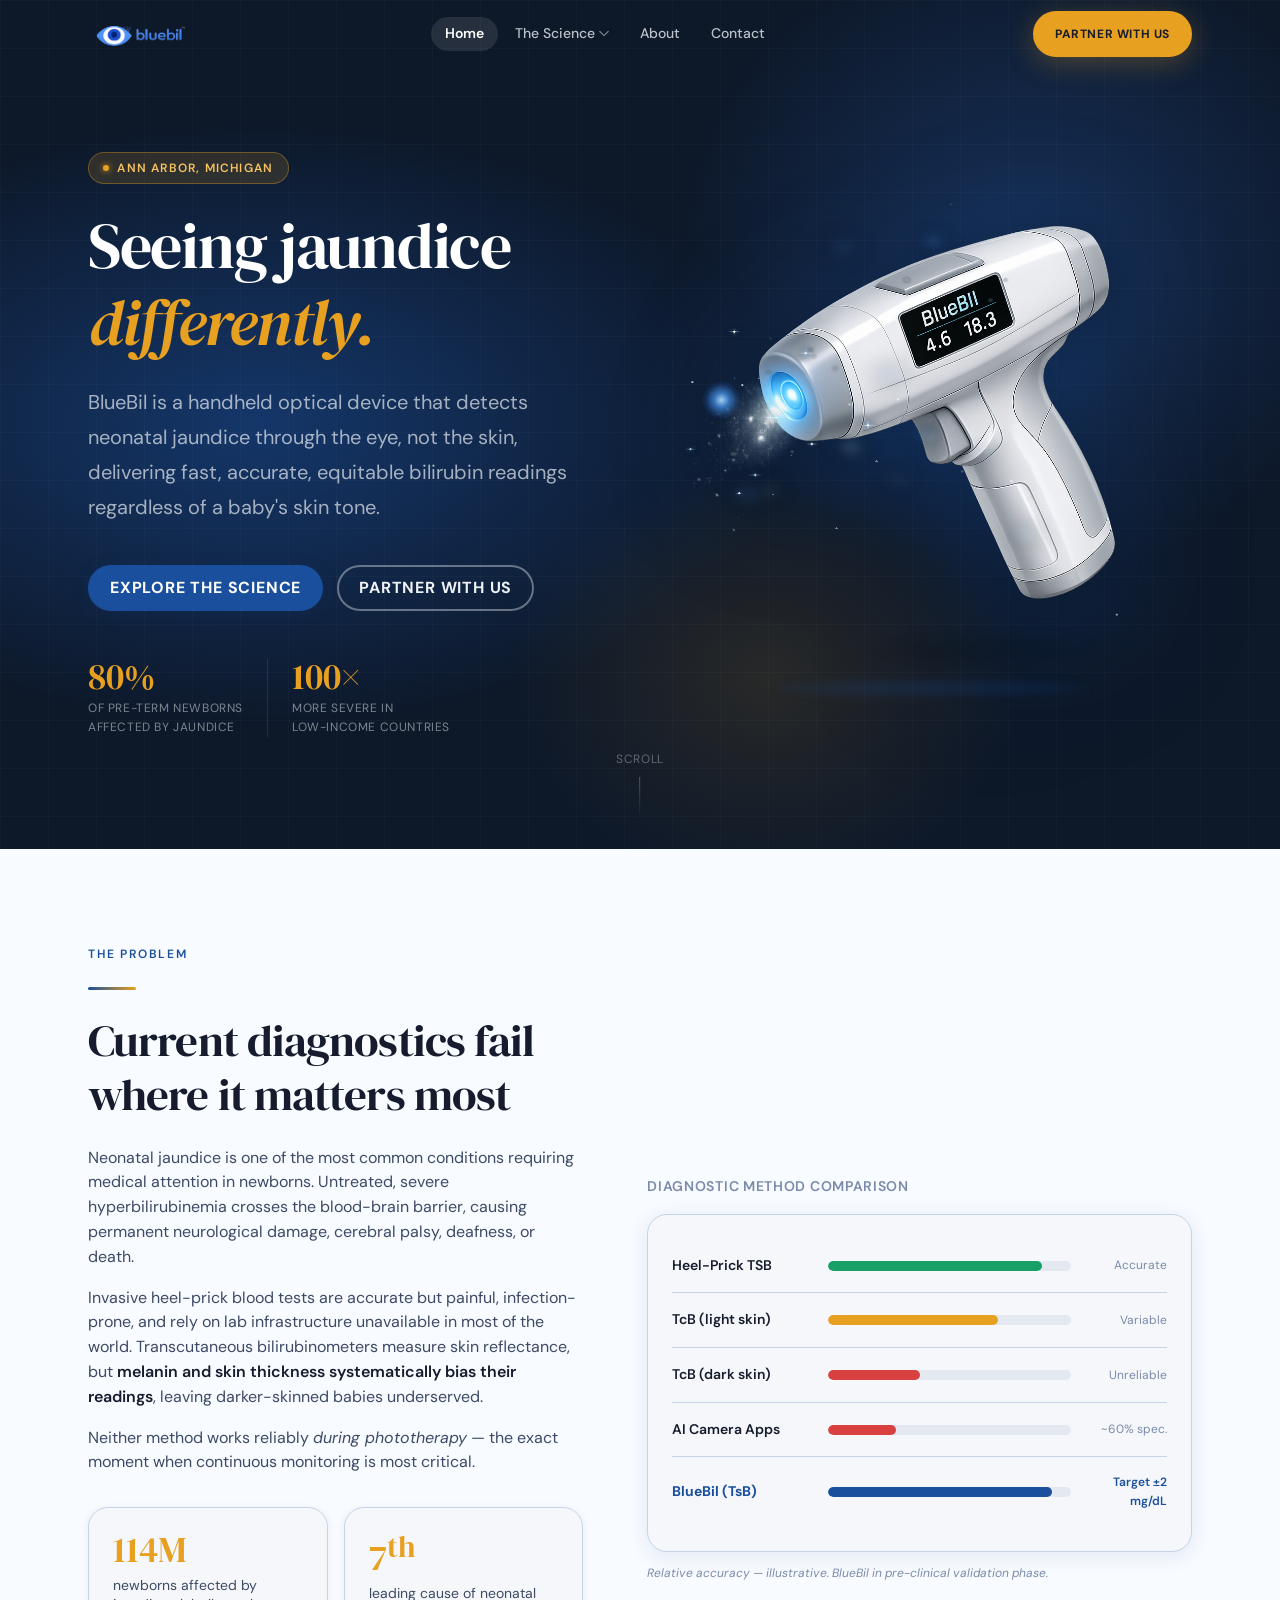
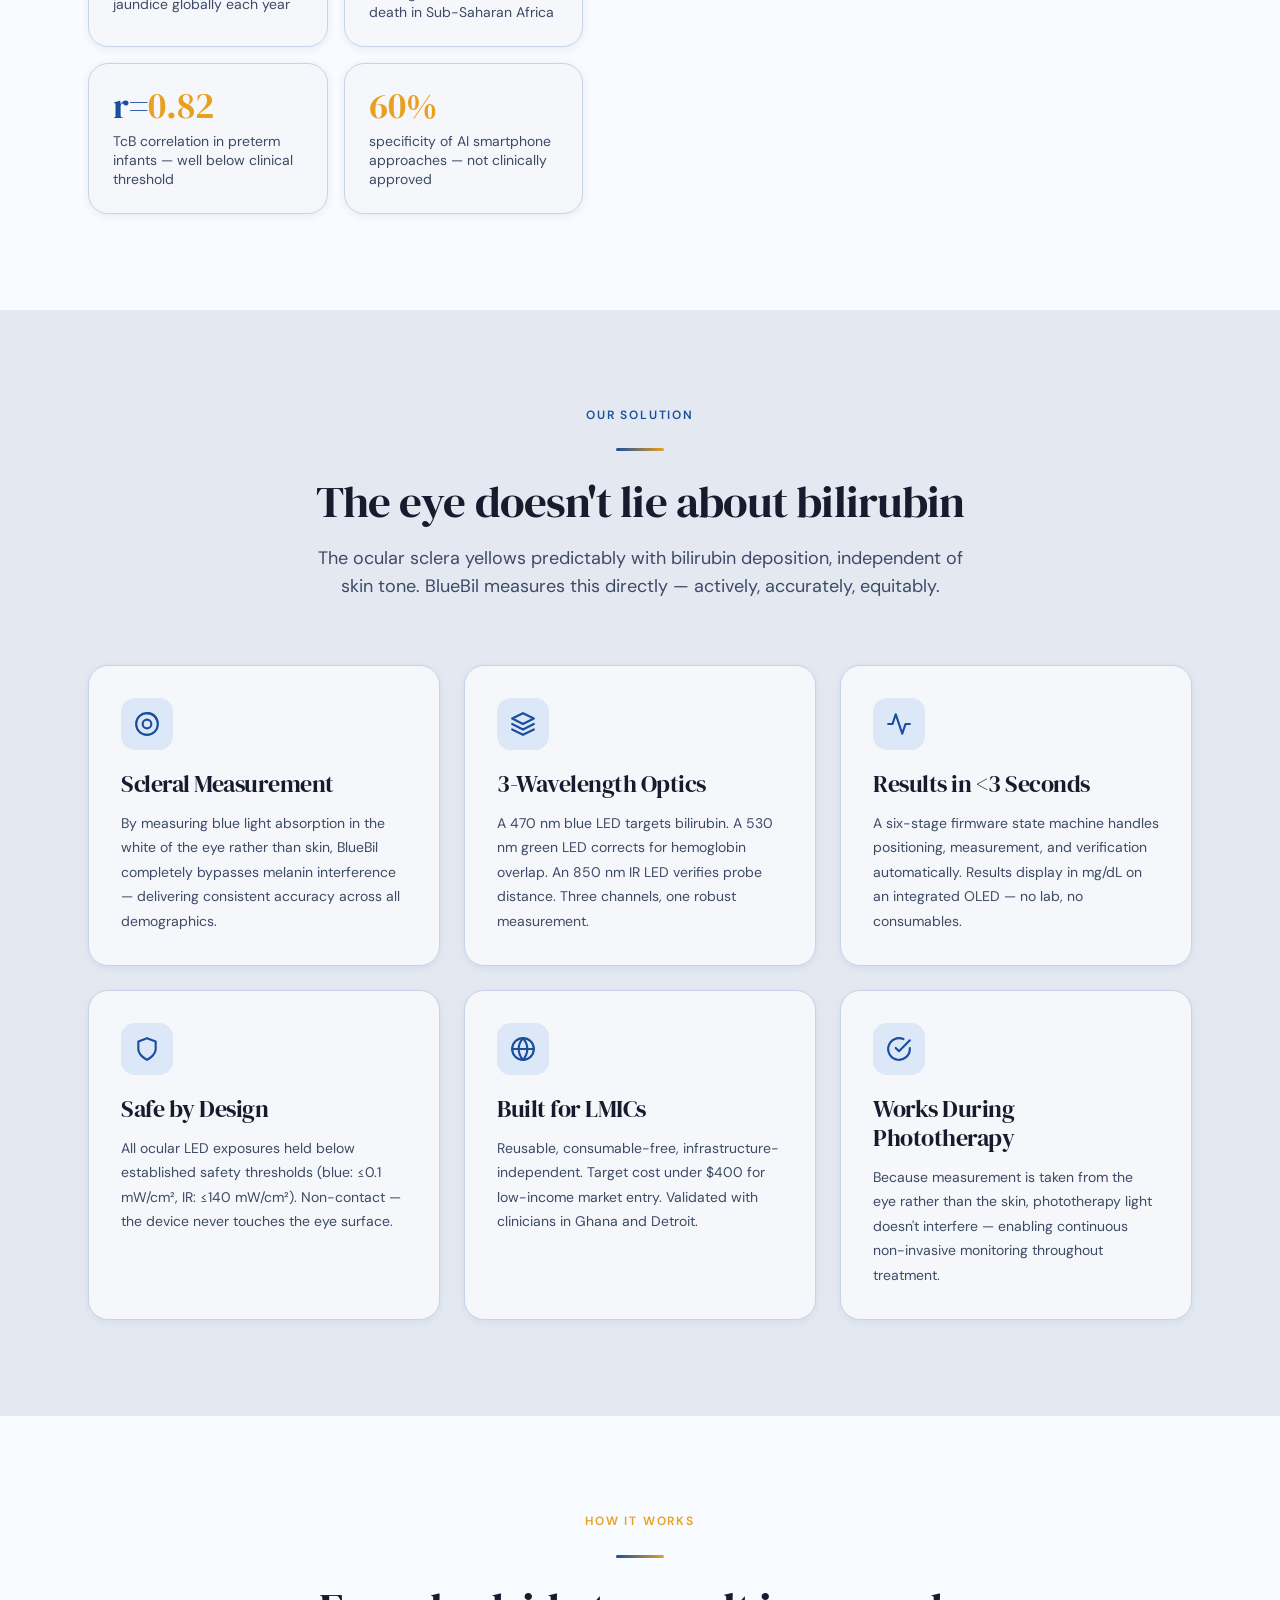
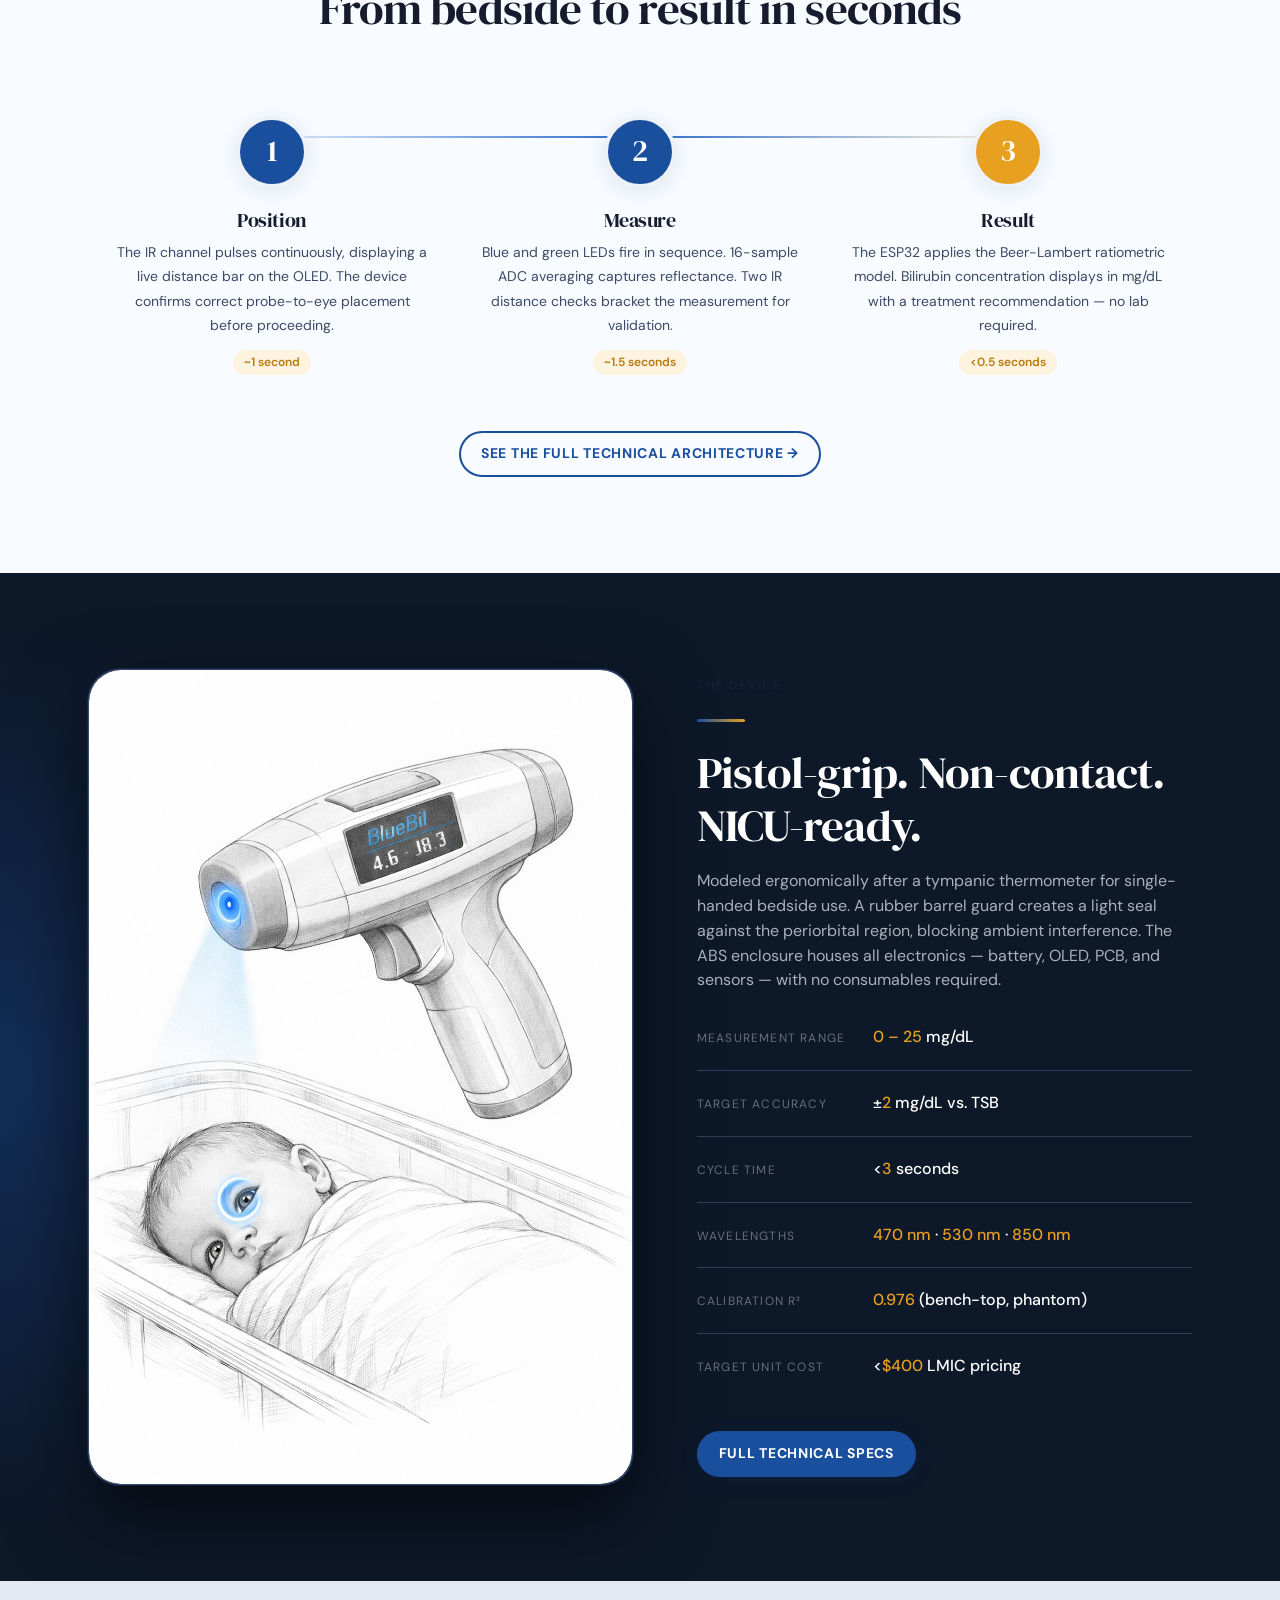
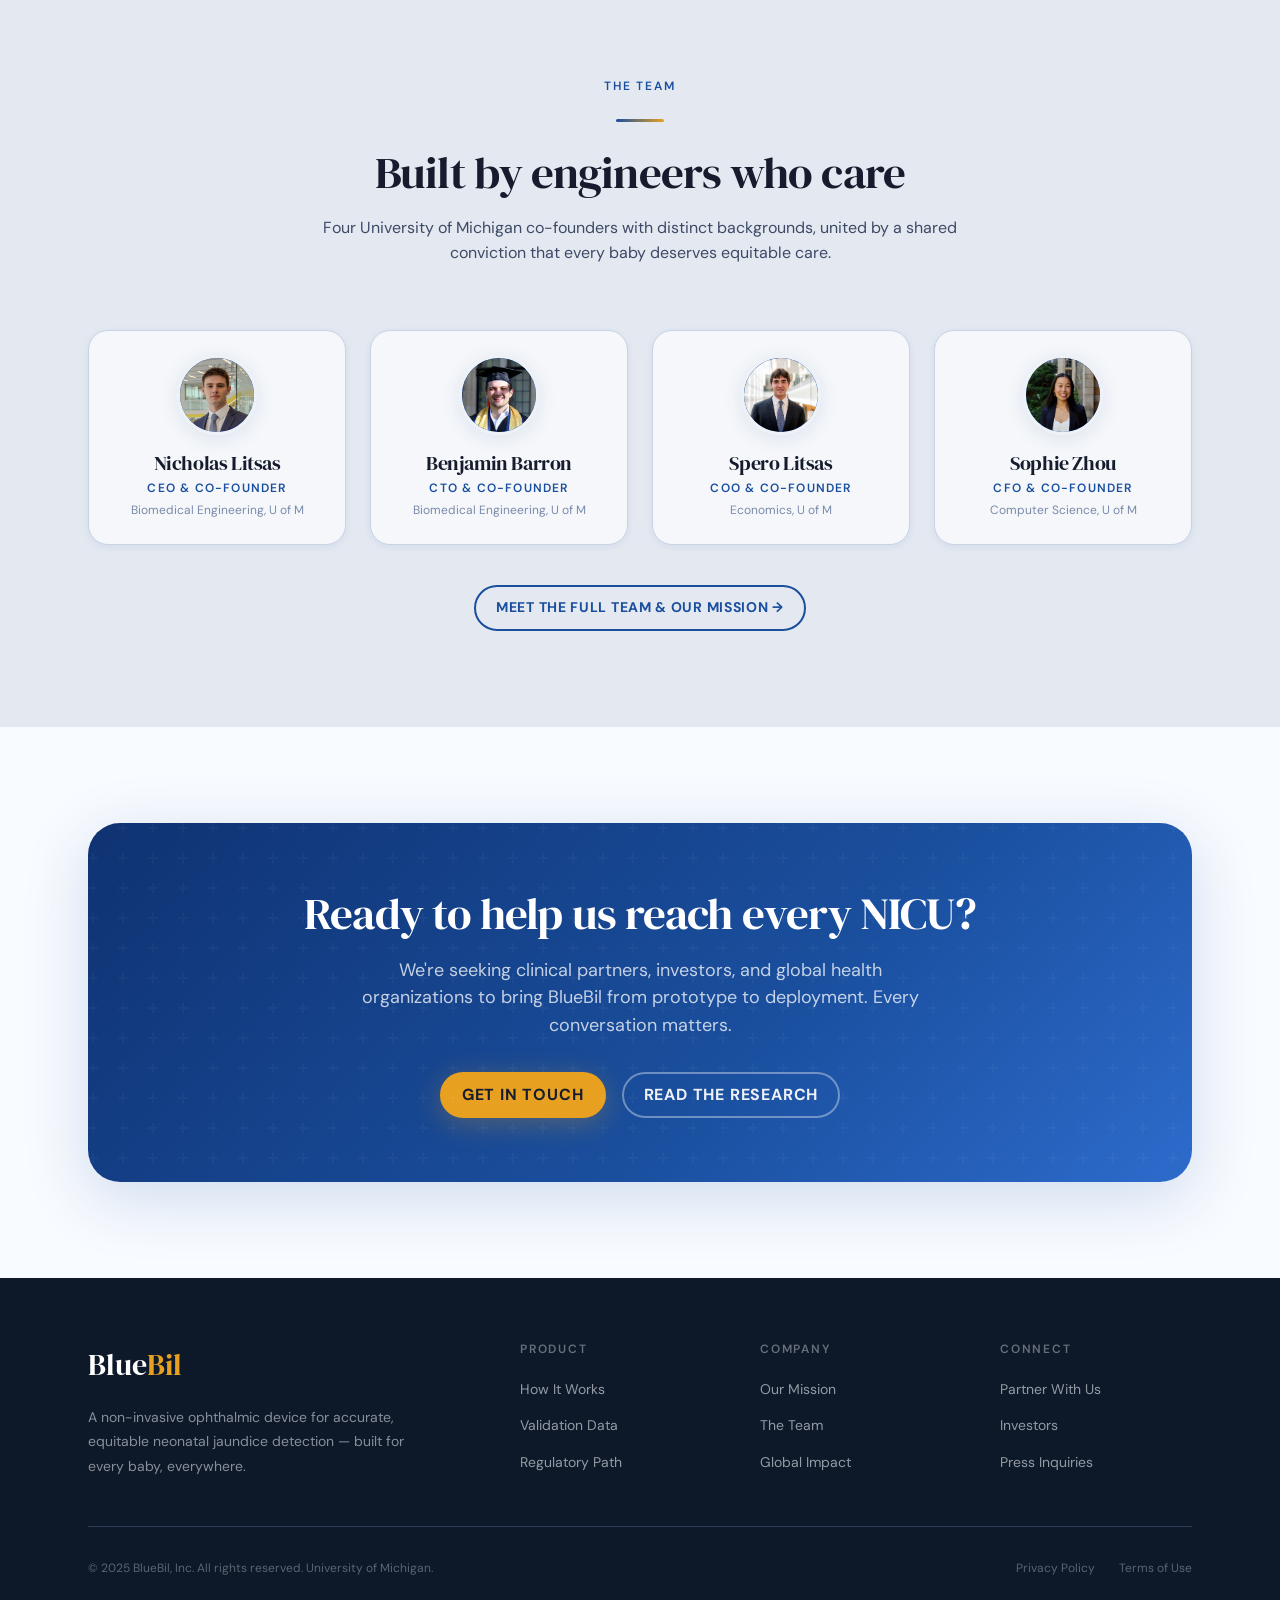
==== commit 06441c41: "minor phrasing updates" ====
--- a/index.html
+++ b/index.html
@@ -10,6 +10,8 @@
   <link rel="stylesheet" href="assets/css/nav-footer.css" />
   <link rel="stylesheet" href="assets/css/index.css" />
   <link rel="stylesheet" href="assets/css/device-hero.css" />
+  <link rel="shortcut icon" href="assets/images/branding/logo-icon.png">
+  <link rel="apple-touch-icon" href="assets/images/branding/logo-icon.png">
 </head>
 <body>
 
@@ -25,7 +27,7 @@
       <div class="hero-inner">
 
         <div class="hero-content">
-          <div class="hero-badge">University of Michigan</div>
+          <div class="hero-badge">Ann Arbor, Michigan</div>
 
           <h1 class="hero-headline">
             Seeing jaundice<br>
@@ -33,7 +35,7 @@
           </h1>
 
           <p class="hero-sub">
-            BlueBil is a handheld optical device that detects neonatal jaundice through the eye — not the skin — delivering fast, accurate, equitable bilirubin readings regardless of a baby's skin tone.
+            BlueBil is a handheld optical device that detects neonatal jaundice through the eye, not the skin, delivering fast, accurate, equitable bilirubin readings regardless of a baby's skin tone.
           </p>
 
           <div class="hero-actions">
@@ -102,8 +104,8 @@
             <h2 id="problem-heading">Current diagnostics fail where it matters most</h2>
 
             <div style="margin-top:var(--space-6);">
-              <p>Neonatal jaundice is one of the most common conditions requiring medical attention in newborns. Untreated, severe hyperbilirubinemia crosses the blood-brain barrier — causing permanent neurological damage, cerebral palsy, deafness, or death.</p>
-              <p style="margin-top:var(--space-4)">Invasive heel-prick blood tests are accurate but painful, infection-prone, and rely on lab infrastructure unavailable in most of the world. Transcutaneous bilirubinometers measure skin reflectance — but <strong>melanin and skin thickness systematically bias their readings</strong>, leaving darker-skinned babies underserved.</p>
+              <p>Neonatal jaundice is one of the most common conditions requiring medical attention in newborns. Untreated, severe hyperbilirubinemia crosses the blood-brain barrier, causing permanent neurological damage, cerebral palsy, deafness, or death.</p>
+              <p style="margin-top:var(--space-4)">Invasive heel-prick blood tests are accurate but painful, infection-prone, and rely on lab infrastructure unavailable in most of the world. Transcutaneous bilirubinometers measure skin reflectance, but <strong>melanin and skin thickness systematically bias their readings</strong>, leaving darker-skinned babies underserved.</p>
               <p style="margin-top:var(--space-4)">Neither method works reliably <em>during phototherapy</em> — the exact moment when continuous monitoring is most critical.</p>
             </div>
 
@@ -375,7 +377,7 @@
           <p class="label label--primary">The Team</p>
           <div class="divider divider--center"></div>
           <h2 id="team-heading">Built by engineers who care</h2>
-          <p style="margin-top:var(--space-4)">Four University of Michigan co-founders — biomedical engineers, an economist, and a computer scientist — united by a shared conviction that every baby deserves equitable care.</p>
+          <p style="margin-top:var(--space-4)">Four University of Michigan co-founders with distinct backgrounds, united by a shared conviction that every baby deserves equitable care.</p>
         </div>
 
         <div class="team-grid stagger-children">
